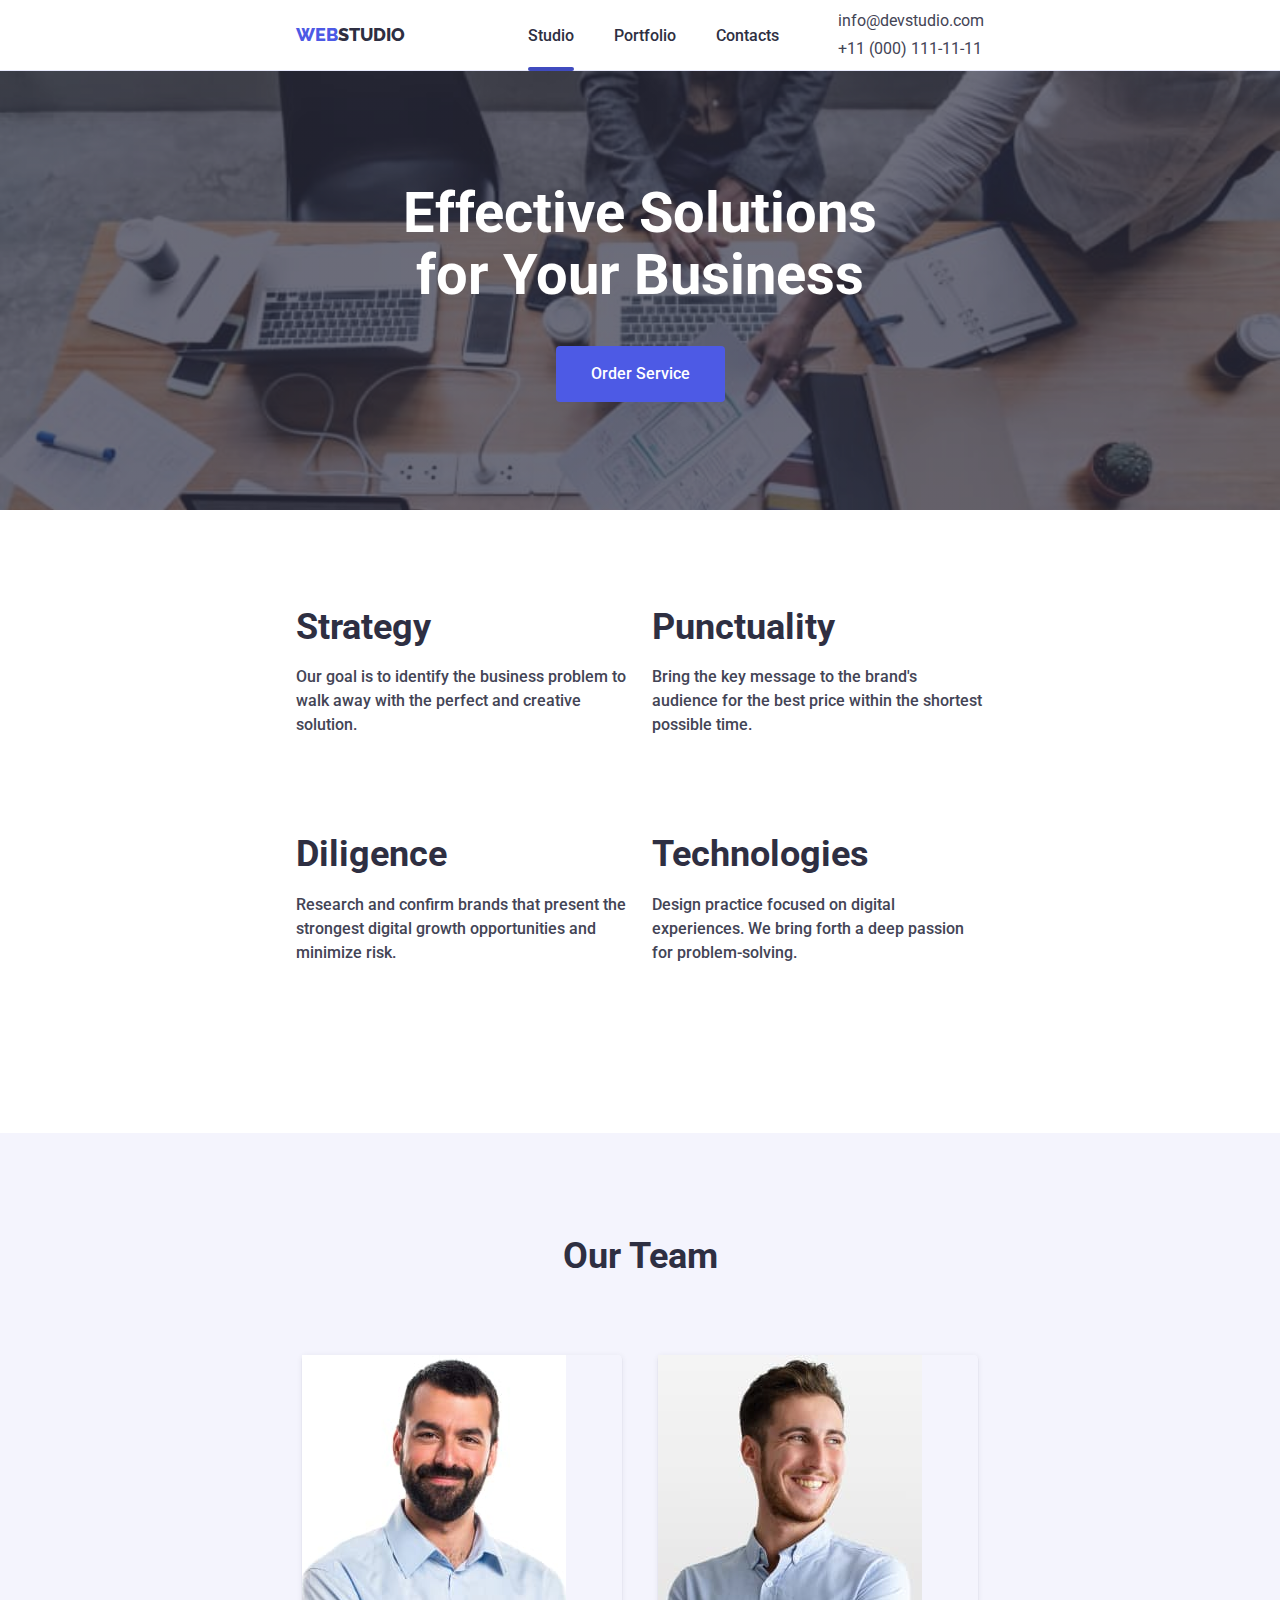
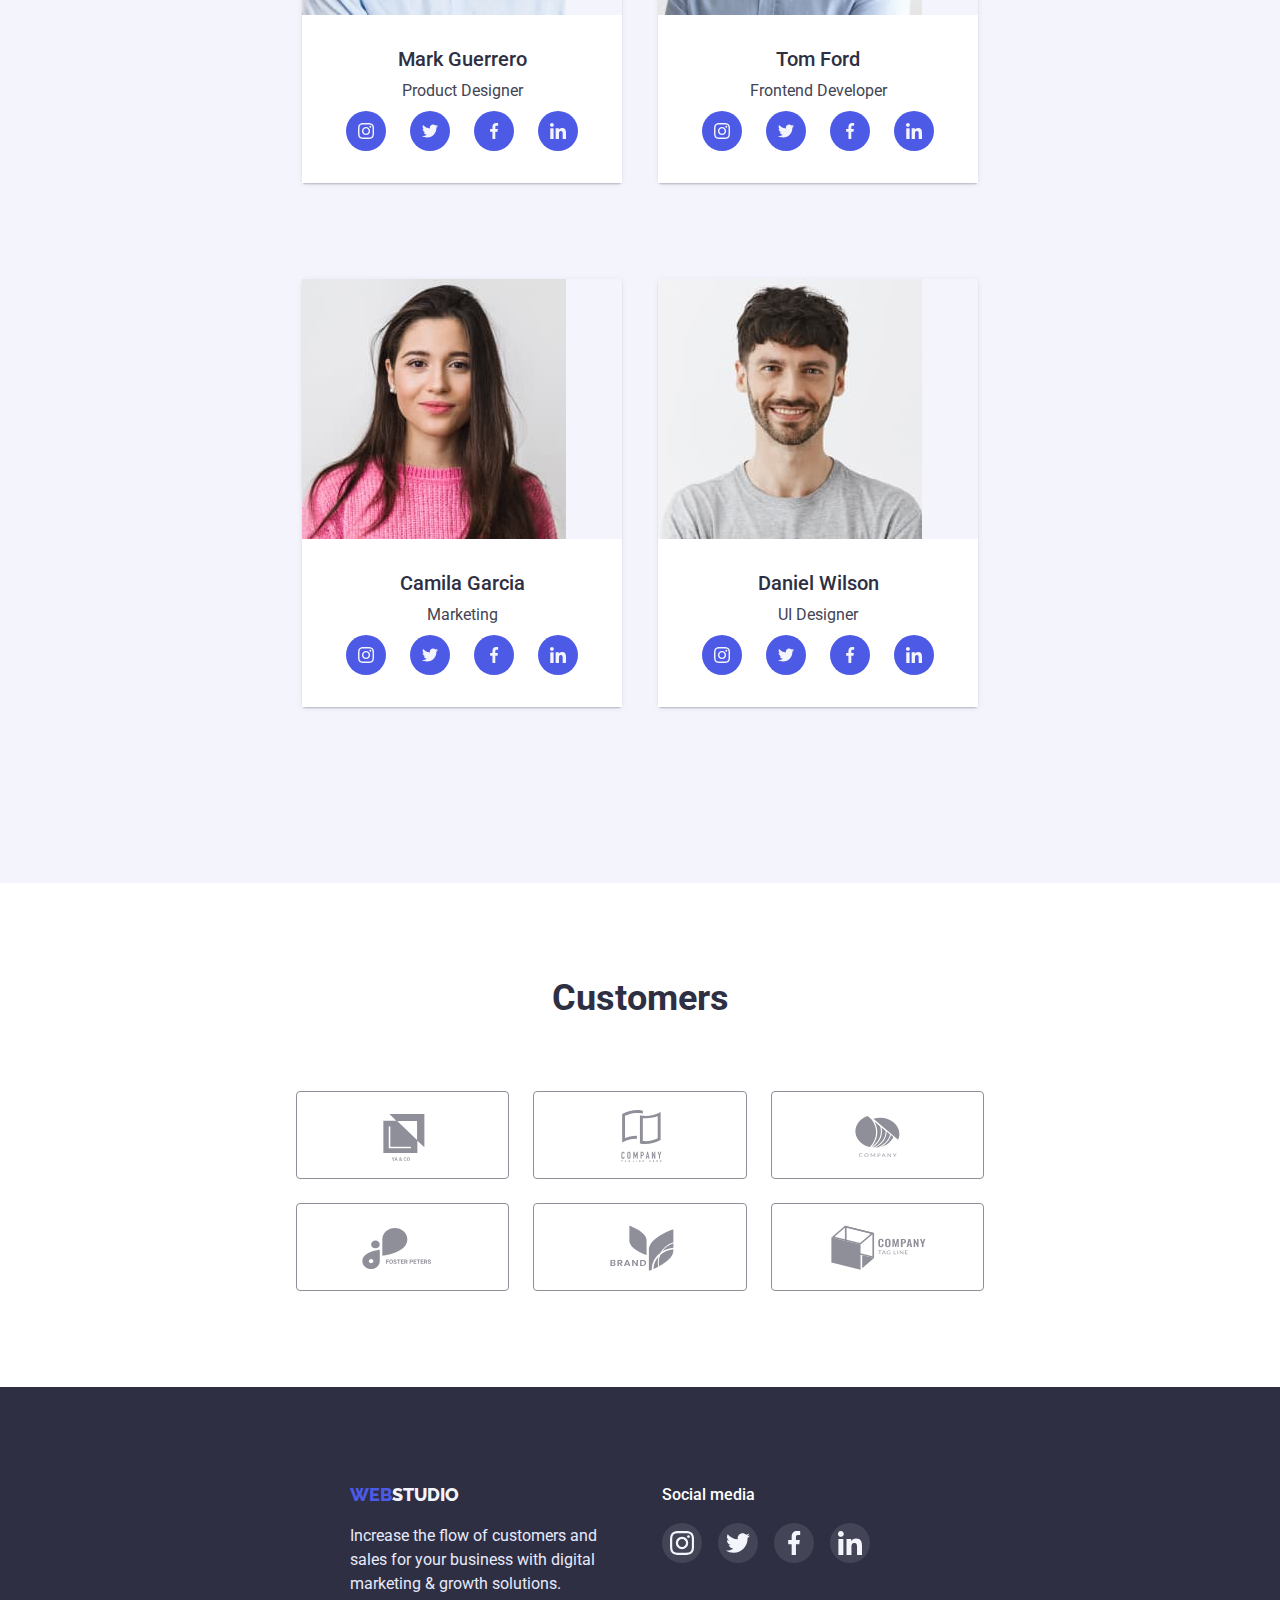
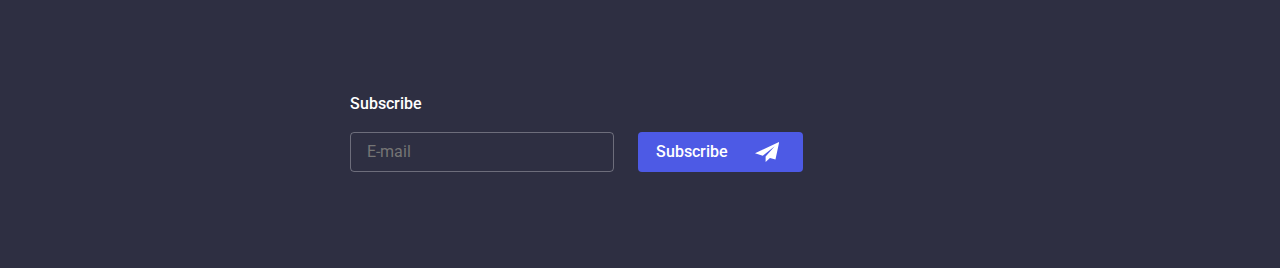
==== index.html @ 53d759ec "1" ====
<!DOCTYPE html>
<html lang="en">
  <head>
    <meta charset="UTF-8" />
    <meta http-equiv="X-UA-Compatible" content="IE=edge" />
    <meta name="viewport" content="width=device-width, initial-scale=1.0" />
    <title>WebStudio</title>
    <!-- fonts -->
    <link rel="preconnect" href="https://fonts.googleapis.com" />
    <link rel="preconnect" href="https://fonts.gstatic.com" crossorigin />
    <link
      href="https://fonts.googleapis.com/css2?family=Raleway:wght@800&family=Roboto:wght@400;500;700;900&display=swap"
      rel="stylesheet"
    />
    <!--styles-->
    <link
      rel="stylesheet"
      href="https://cdn.jsdelivr.net/npm/modern-normalize@1.1.0/modern-normalize.min.css"
    />
    <link rel="stylesheet" href="./css/styles.css" />
  </head>
  <body>
    <header class="header">
      <div class="conteiner page-header-conteiner">
        <nav class="header-navigation">
          <a class="logo link" href="./index.html"
            ><span class="logo-Web">Web</span>Studio</a
          >
          <ul class="header-list list nav-conteiner">
            <li class="header-item link-studio">
              <a class="header-link link" href="./index.html">Studio</a>
            </li>
            <li class="header-item">
              <a class="header-link link" href="./portfolio.html">Portfolio</a>
            </li>
            <li class="header-item">
              <a class="header-link link" href="#">Contacts</a>
            </li>
          </ul>
        </nav>
        <address class="address">
          <ul class="address-list list">
            <li class="address-item">
              <a class="link address-link" href="mailto:info@devstudio.com"
                >info@devstudio.com</a
              >
            </li>
            <li class="address-item">
              <a class="link address-link" href="tel:+110001111111"
                >+11 (000) 111-11-11</a
              >
            </li>
          </ul>
        </address>
        <button class="menu-open-buttton" type="button" data-menu-open>
          0
        </button>
      </div>
      <div class="mobile-menu is-hidden" data-menu>
        <div class="conteiner mobile-menu-conteiner">
          <div>
            <button class="mobile-menu-close-btn" data-menu-close>
              <svg class="mobile-close-btn-icon">
                <use href="./images/sprite.svg#icon-cross"></use>
              </svg>
            </button>
            <nav>
              <ul class="mob-menu-list list">
                <li class="mob-menu-item select">
                  <a class="mob-menu-link link" href="./index.html">Studio</a>
                </li>
                <li class="mob-menu-item">
                  <a class="mob-menu-link link" href="./portfolio.html"
                    >Portfolio</a
                  >
                </li>
                <li class="mob-menu-item">
                  <a class="mob-menu-link link" href="#">Contacts</a>
                </li>
              </ul>
            </nav>
          </div>
          <div>
            <ul class="mob-menu-address-list list">
              <li class="mob-menu-tel-item">
                <a
                  class="mob-menu-tel-address-link link"
                  href="tel:+110001111111"
                  >+11 (000) 111-11-11</a
                >
              </li>
              <li class="mob-menu-mail-item">
                <a
                  class="mob-menu-mail-link link"
                  href="mailto:info@devstudio.com"
                  >info@devstudio.com</a
                >
              </li>
              <li>
                <ul class="mobile-menu-footer-list list">
                  <li class="mobile-menu-footer-item link">
                    <a class="mobile-menu-footer-list-link" href="#">
                      <svg class="mobile-menu-footer-icon">
                        <use href="./images/sprite.svg#icon-instagram"></use>
                      </svg>
                    </a>
                  </li>
                  <li class="mobile-menu-footer-item link">
                    <a class="mobile-menu-footer-list-link" href="#">
                      <svg class="mobile-menu-footer-icon">
                        <use href="./images/sprite.svg#icon-twitter"></use>
                      </svg>
                    </a>
                  </li>
                  <li class="mobile-menu-footer-item link">
                    <a class="mobile-menu-footer-list-link" href="#">
                      <svg class="mobile-menu-footer-icon">
                        <use href="./images/sprite.svg#icon-facebook"></use>
                      </svg>
                    </a>
                  </li>
                  <li class="mobile-menu-footer-item link">
                    <a class="mobile-menu-footer-list-link" href="#">
                      <svg class="mobile-menu-footer-icon">
                        <use href="./images/sprite.svg#icon-linkedin"></use>
                      </svg>
                    </a>
                  </li>
                </ul>
              </li>
            </ul>
          </div>
        </div>
      </div>
    </header>
    <main>
      <section class="hero hero-img">
        <div class="conteiner hero-div">
          <h1 class="hero-title">Effective Solutions for Your Business</h1>
          <button class="button-hero" type="button" data-modal-open>
            Order Service
          </button>
        </div>
      </section>
      <section class="features">
        <div class="conteiner">
          <h2 class="visually-hidden">features</h2>
          <ul class="features-list list">
            <li class="features-item">
              <div class="features-item-icon">
                <svg class="features-icon">
                  <use href="./images/sprite.svg#icon-strategy"></use>
                </svg>
              </div>
              <h3 class="text-features-title">Strategy</h3>
              <p class="text-features-p">
                Our goal is to identify the business problem to walk away with
                the perfect and creative solution.
              </p>
            </li>
            <li class="features-item">
              <div class="features-item-icon visually-hidden-features">
                <svg class="features-icon">
                  <use href="./images/sprite.svg#icon-punctuality"></use>
                </svg>
              </div>
              <h3 class="text-features-title">Punctuality</h3>
              <p class="text-features-p">
                Bring the key message to the brand's audience for the best price
                within the shortest possible time.
              </p>
            </li>
            <li class="features-item">
              <div class="features-item-icon visually-hidden-features">
                <svg class="features-icon">
                  <use href="./images/sprite.svg#icon-diligence"></use>
                </svg>
              </div>
              <h3 class="text-features-title">Diligence</h3>
              <p class="text-features-p">
                Research and confirm brands that present the strongest digital
                growth opportunities and minimize risk.
              </p>
            </li>
            <li class="features-item">
              <div class="features-item-icon visually-hidden-features">
                <svg class="features-icon">
                  <use href="./images/sprite.svg#icon-technologies"></use>
                </svg>
              </div>
              <h3 class="text-features-title">Technologies</h3>
              <p class="text-features-p">
                Design practice focused on digital experiences. We bring forth a
                deep passion for problem-solving.
              </p>
            </li>
          </ul>
        </div>
      </section>
      <section class="what-are">
        <div class="conteiner">
          <h2 class="text-what-are">What are we doing</h2>
          <ul class="what-are-list list">
            <li class="what-are-item">
              <img
                src="./images/desktop-software.jpg"
                alt="desktop_software"
                width="360"
                height="300"
              />
            </li>
            <li class="what-are-item">
              <img
                src="./images/smartphone-software.jpg"
                alt="smartphone software"
                width="360"
                height="300"
              />
            </li>
            <li class="what-are-item">
              <img
                src="./images/smartphon-in-hand.jpg"
                alt="smartphone in hand"
                width="360"
                height="300"
              />
            </li>
          </ul>
        </div>
      </section>
      <section class="section-our-team">
        <div class="conteiner">
          <h2 class="text-our-team">Our Team</h2>

          <ul class="our-team-list list">
            <li class="our-team-item">
              <img
                srcset="./images/Mark-Guerrero@2x.jpg 2x"
                src="./images/Mark-Guerrero.jpg"
                alt="Mark Guerrero"
                width="264"
                height="260"
              />
              <div class="our-team-text">
                <h3 class="our-team-title">Mark Guerrero</h3>
                <p class="our-team-p">Product Designer</p>
                <ul class="our-team-footer-list list">
                  <li class="our-team-footer-item link">
                    <a class="our-team-footer-list-link" href="#">
                      <svg class="our-team-footer-icon">
                        <use href="./images/sprite.svg#icon-instagram"></use>
                      </svg>
                    </a>
                  </li>
                  <li class="our-team-footer-item link">
                    <a class="our-team-footer-list-link" href="#">
                      <svg class="our-team-footer-icon">
                        <use href="./images/sprite.svg#icon-twitter"></use>
                      </svg>
                    </a>
                  </li>
                  <li class="our-team-footer-item link">
                    <a class="our-team-footer-list-link" href="#">
                      <svg class="our-team-footer-icon">
                        <use href="./images/sprite.svg#icon-facebook"></use>
                      </svg>
                    </a>
                  </li>
                  <li class="our-team-footer-item link">
                    <a class="our-team-footer-list-link" href="#">
                      <svg class="our-team-footer-icon">
                        <use href="./images/sprite.svg#icon-linkedin"></use>
                      </svg>
                    </a>
                  </li>
                </ul>
              </div>
            </li>
            <li class="our-team-item">
              <img
                src="./images/Tom-Ford.jpg"
                alt="Frontend Developer"
                width="264"
                height="260"
              />
              <div class="our-team-text">
                <h3 class="our-team-title">Tom Ford</h3>
                <p class="our-team-p">Frontend Developer</p>
                <ul class="our-team-footer-list list">
                  <li class="our-team-footer-item link">
                    <a class="our-team-footer-list-link" href="#">
                      <svg class="our-team-footer-icon">
                        <use href="./images/sprite.svg#icon-instagram"></use>
                      </svg>
                    </a>
                  </li>
                  <li class="our-team-footer-item link">
                    <a class="our-team-footer-list-link" href="#">
                      <svg class="our-team-footer-icon">
                        <use href="./images/sprite.svg#icon-twitter"></use>
                      </svg>
                    </a>
                  </li>
                  <li class="our-team-footer-item link">
                    <a class="our-team-footer-list-link" href="#">
                      <svg class="our-team-footer-icon">
                        <use href="./images/sprite.svg#icon-facebook"></use>
                      </svg>
                    </a>
                  </li>
                  <li class="our-team-footer-item link">
                    <a class="our-team-footer-list-link" href="#">
                      <svg class="our-team-footer-icon">
                        <use href="./images/sprite.svg#icon-linkedin"></use>
                      </svg>
                    </a>
                  </li>
                </ul>
              </div>
            </li>
            <li class="our-team-item">
              <img
                src="./images/Camila-Garcia.jpg"
                alt="Camila Garcia"
                width="264"
                height="260"
              />
              <div class="our-team-text">
                <h3 class="our-team-title">Camila Garcia</h3>
                <p class="our-team-p">Marketing</p>
                <ul class="our-team-footer-list list">
                  <li class="our-team-footer-item link">
                    <a class="our-team-footer-list-link" href="#">
                      <svg class="our-team-footer-icon">
                        <use href="./images/sprite.svg#icon-instagram"></use>
                      </svg>
                    </a>
                  </li>
                  <li class="our-team-footer-item link">
                    <a class="our-team-footer-list-link" href="#">
                      <svg class="our-team-footer-icon">
                        <use href="./images/sprite.svg#icon-twitter"></use>
                      </svg>
                    </a>
                  </li>
                  <li class="our-team-footer-item link">
                    <a class="our-team-footer-list-link" href="#">
                      <svg class="our-team-footer-icon">
                        <use href="./images/sprite.svg#icon-facebook"></use>
                      </svg>
                    </a>
                  </li>
                  <li class="our-team-footer-item link">
                    <a class="our-team-footer-list-link" href="#">
                      <svg class="our-team-footer-icon">
                        <use href="./images/sprite.svg#icon-linkedin"></use>
                      </svg>
                    </a>
                  </li>
                </ul>
              </div>
            </li>
            <li class="our-team-item">
              <img
                src="./images/Daniel-Wilson.jpg"
                alt="Daniel Wilson"
                width="264"
                height="260"
              />
              <div class="our-team-text">
                <h3 class="our-team-title">Daniel Wilson</h3>
                <p class="our-team-p">UI Designer</p>
                <ul class="our-team-footer-list list">
                  <li class="our-team-footer-item link">
                    <a class="our-team-footer-list-link" href="#">
                      <svg class="our-team-footer-icon">
                        <use href="./images/sprite.svg#icon-instagram"></use>
                      </svg>
                    </a>
                  </li>
                  <li class="our-team-footer-item link">
                    <a class="our-team-footer-list-link" href="#">
                      <svg class="our-team-footer-icon">
                        <use href="./images/sprite.svg#icon-twitter"></use>
                      </svg>
                    </a>
                  </li>
                  <li class="our-team-footer-item link">
                    <a class="our-team-footer-list-link" href="#">
                      <svg class="our-team-footer-icon">
                        <use href="./images/sprite.svg#icon-facebook"></use>
                      </svg>
                    </a>
                  </li>
                  <li class="our-team-footer-item link">
                    <a class="our-team-footer-list-link" href="#">
                      <svg class="our-team-footer-icon">
                        <use href="./images/sprite.svg#icon-linkedin"></use>
                      </svg>
                    </a>
                  </li>
                </ul>
              </div>
            </li>
          </ul>
        </div>
      </section>
      <section class="customers">
        <div class="conteiner">
          <h3 class="customers-title">Customers</h3>
          <ul class="coustomers-list list">
            <li class="coustomers-items link">
              <a class="coustomers-items-link" href="#">
                <svg class="coustomers-items-icon">
                  <use href="./images/sprite.svg#icon-yaco"></use>
                </svg>
              </a>
            </li>
            <li class="coustomers-items">
              <a class="coustomers-items-link" href="#">
                <svg class="coustomers-items-icon">
                  <use href="./images/sprite.svg#icon-company-tagline"></use>
                </svg>
              </a>
            </li>
            <li class="coustomers-items link">
              <a class="coustomers-items-link" href=""
                ><svg class="coustomers-items-icon">
                  <use href="./images/sprite.svg#icon-company"></use>
                </svg>
              </a>
            </li>
            <li class="coustomers-items link">
              <a class="coustomers-items-link" href=""
                ><svg class="coustomers-items-icon">
                  <use href="./images/sprite.svg#icon-foster"></use>
                </svg>
              </a>
            </li>
            <li class="coustomers-items link">
              <a class="coustomers-items-link" href="">
                <svg class="coustomers-items-icon">
                  <use href="./images/sprite.svg#icon-brend"></use>
                </svg>
              </a>
            </li>
            <li class="coustomers-items link">
              <a class="coustomers-items-link" href="">
                <svg class="coustomers-items-icon">
                  <use href="./images/sprite.svg#icon-company-tag"></use>
                </svg>
              </a>
            </li>
          </ul>
        </div>
      </section>
    </main>
    <footer class="footer">
      <div class="conteiner footer-div">
        <div>
          <div class="logo-web-footer">
            <a class="logo" href="./index.html"
              ><span class="logo-Web">Web</span
              ><span class="logo-footer-studio">Studio</span>
            </a>
          </div>

          <p class="footer-text">
            Increase the flow of customers and sales for your business with
            digital marketing & growth solutions.
          </p>
        </div>

        <div class="footer-text-social">
          <h3 class="text-footer-social">Social media</h3>
          <ul class="footer-social-list list">
            <li class="footer-social-link">
              <a class="footer-social-list-link" href="">
                <svg class="our-team-footer-icon-grean">
                  <use href="./images/sprite.svg#icon-instagram"></use>
                </svg>
              </a>
            </li>
            <li class="footer-social-link">
              <a class="footer-social-list-link" href="">
                <svg class="our-team-footer-icon-grean">
                  <use href="./images/sprite.svg#icon-twitter"></use>
                </svg>
              </a>
            </li>
            <li class="footer-social-link">
              <a class="footer-social-list-link" href="">
                <svg class="our-team-footer-icon-grean">
                  <use href="./images/sprite.svg#icon-facebook"></use>
                </svg>
              </a>
            </li>
            <li class="footer-social-link">
              <a class="footer-social-list-link" href="">
                <svg class="our-team-footer-icon-grean">
                  <use href="./images/sprite.svg#icon-linkedin"></use>
                </svg>
              </a>
            </li>
          </ul>
        </div>
        <div>
          <form class="footer-form">
            <p class="footer-form-title">Subscribe</p>
            <div class="footer-form-field-btn">
              <label class="footer-form-field">
                <input
                  type="email"
                  name="user-email"
                  class="footer-form-imput"
                  pattern="[a-z0-9._%+-]+@[a-z0-9.-]+\.[a-z]{2,4}$"
                  placeholder="E-mail"
                />
              </label>
              <span class="footer-form-input-wraper">
                <button type="submit" class="footer-form-submit">
                  Subscribe
                </button>
                <svg class="footer-form-input-icon">
                  <use href="./images/sprite.svg#icon-icon-send"></use>
                </svg>
              </span>
            </div>
          </form>
        </div>
      </div>
    </footer>
    <div class="backdrop is-hidden" data-modal>
      <div class="modal">
        <button type="button" class="modal-close-btn" data-modal-close>
          <svg class="modal-close-btn-icon">
            <use href="./images/sprite.svg#icon-cross"></use>
          </svg>
        </button>
        <form class="modal-form">
          <p class="modal-form-title">
            Leave your contacts and we will call you back
          </p>
          <label class="modal-form-field">
            <span class="modal-form-input-desc">Name</span>
            <span class="modal-form-input-wraper">
              <input
                type="text"
                name="user-name"
                class="modal-form-imput"
                required
                pattern="^[a-zA-ZР°-СЏРђ-РЇР‡С—С–Р†]+$"
                minlength="2"
              />
              <svg class="modal-form-input-icon">
                <use href="./images/sprite.svg#icon-person-black"></use>
              </svg>
            </span>
          </label>
          <label class="modal-form-field">
            <span class="modal-form-input-desc">Phone</span>
            <span class="modal-form-input-wraper">
              <input
                type="tel"
                name="user-phone"
                class="modal-form-imput"
                required
                pattern="[0-9]{3}-[0-9]{3}-[0-9]{2}-[0-9]{2}"
                title="xxx-xxx-xx-xx"
              />
              <svg class="modal-form-input-icon">
                <use href="./images/sprite.svg#icon-phone-black"></use>
              </svg>
            </span>
          </label>
          <label class="modal-form-field">
            <span class="modal-form-input-desc">Email</span>
            <span class="modal-form-input-wraper">
              <input
                type="email"
                name="user-email"
                class="modal-form-imput"
                pattern="[a-z0-9._%+-]+@[a-z0-9.-]+\.[a-z]{2,4}$"
              />
              <svg class="modal-form-input-icon">
                <use href="./images/sprite.svg#icon-email-black"></use>
              </svg>
            </span>
          </label>
          <label class="modal-form-field">
            <span class="modal-form-input-desc">Comment</span>
            <textarea
              name="user-message"
              class="modal-form-message"
              placeholder="Text input"
            ></textarea>
          </label>
          <input
            id="user-policy"
            type="checkbox"
            name="user-policy"
            class="modal-form-check visually-hidden"
          />
          <label for="user-policy" class="modal-form-check-desc">
            I accsept the terms and conditions of the&nbsp;
            <a href="">Privacy Policy</a>
          </label>
          <button type="submit" class="modal-form-submit">Send</button>
        </form>
      </div>
    </div>
    <script src="./js/modal.js"></script>
    <script src="./js/mobile-menu.js"></script>
  </body>
</html>
---- css/styles.css ----
:root {
  --color-primary: #2e2f42;
  --link-secondary: #434455;
  --link-hover: #404bbf;
  --background-calar-hero: #2e2f42;
  --color-text-hero: #ffffff;
  --color-text-footer: #e7e9fc;
  --background-color-btn-hero: #4d5ae5;
  --background-color-btn-hero-hover: #404bbf;
  --color-text-features-p: #434455;
  --background-color-primary: #ffffff;
  --background-color-our-team: #f4f4fd;
  --accent-active-color: #404bbf;
  --hover-effect: 250ms cubic-bezier(0.4, 0, 0.2, 1);
  --backround-gradient: linear-gradient(
    rgba(46, 47, 66, 0.7),
    rgba(46, 47, 66, 0.7)
  );
}

body {
  color: var(--color-primary);
  background-color: var(--background-color-primary);
  font-family: "Roboto", sans-serif;
  font-size: 16px;
  font-weight: 400;
  line-height: 1.5;
}
.visually-hidden {
  clip: rect(0 0 0 0);
  clip-path: inset(50%);
  height: 1px;
  overflow: hidden;
  position: absolute;
  white-space: nowrap;
  width: 1px;
}

h1,
h2,
h3,
h4,
p {
  margin-top: 0;
  margin-bottom: 0;
}
ul,
ol {
  margin-top: 0;
  margin-bottom: 0;
  padding-left: 0;
}

img {
  display: block;
}
button {
  cursor: pointer;
}
.conteiner {
  margin-left: auto;
  margin-right: auto;
  padding-left: 16px;
  padding-right: 16px;
}
@media screen and (min-width: 481px) {
  .conteiner {
    width: 428px;
    margin-left: auto;
    margin-right: auto;
  }
}

.list {
  list-style: none;
}

.link {
  text-decoration: none;
}
/* ================header============= */
.header {
  padding-top: 24px;
  padding-bottom: 24px;
  border-color: #e7e9fc;
  border-style: solid;
  border-width: 0 0 1px 0;
}
.page-header-conteiner {
  display: flex;
  align-items: center;
  padding-top: 0px;
  padding-bottom: 0px;
}
.logo {
  text-decoration: none;
  font-size: 18px;
  font-weight: 800;
  line-height: 1.3;
  font-family: "Raleway", sans-serif;
  color: #2e2f42;
  text-transform: uppercase;

  margin-left: 0px;
}
.logo-Web {
  color: #4d5ae5;
}
.nav-conteiner {
  display: none;
}
.address {
  display: none;
}

/* .header-navigation {
  display: flex;
  align-items: center;
}
.header-list {
  display: flex;
  align-items: center;
}
.header-link {
  display: flex;
  align-items: center;
  color: var(--color-primary);
  padding-top: 24px;
  padding-bottom: 24px;
  font-weight: 500;
  line-height: 1.5;
  font-style: normal;
  transition: color var(--hover-effect);
}
.header-item {
  position: relative;
}

.link-studio::after {
  position: absolute;
  top: 100%;
  left: 0;
  transform: translate(0, -3px);
  display: block;
  content: "";
  width: 100%;
  height: 4px;
  border-radius: 2px;
  background-color: #404bbf;
}
/* .underline::after {
  content: "";
  background-color: var(--action-color);
} */

/* .header-link:hover,
.header-link:focus {
  color: var(--link-hover);
}

.address {
  font-style: normal;
  margin-left: auto;
}
.address-list {
  display: flex;
  align-items: center;
}

.header-item:not(:last-child) {
  margin-right: 40px;
}
.address-link {
  color: var(--link-secondary);
  font-weight: inherit;
  transition: color var(--hover-effect);
}

.address-link:hover,
.address-link:focus {
  color: var(--link-hover);
}
.address-item:not(:last-child) {
  margin-right: 40px;
} */
/* ======================mobile-menu============ */
.mobile-menu {
  position: fixed;
  width: 100%;
  height: 100%;
  top: 0;
  left: 0;
  z-index: 500;
  background-color: #fff;
}
.mobile-menu-conteiner {
  position: relative;
  padding-top: 80px;
  padding-left: 40px;
  padding-bottom: 40px;
  padding-right: 40px;
}
.mobile-menu-close-btn {
  position: absolute;
  top: 40px;
  right: 40px;
  background-color: #e7e9fc;
  height: 24px;
  width: 24px;
  border-radius: 12px;
  border: none;
  padding: 0;
}
.mobile-close-btn-icon {
  height: 8px;
  width: 8px;
}
.mobile-menu.is-hidden {
  opacity: 0;
  visibility: hidden;
  pointer-events: none;
}
.menu-open-buttton {
  display: block;
  margin-left: auto;
}

.mob-menu-item:not(:last-child) {
  padding-bottom: 40px;
}
.mob-menu-link {
  /* display: flex;
  align-items: center; */
  color: var(--color-primary);
  font-size: 36px;
  font-weight: 700;
  line-height: 1.1;
  font-style: normal;
}
.mob-menu-item.select .mob-menu-link {
  color: #404bbf;
}
.mob-menu-tel-item {
  font-size: 36px;
  font-weight: 600;
  line-height: 1.1;
  color: #4d5ae5;
  margin-bottom: 40px;
  margin-top: 20px;
}
.mob-menu-mail-item {
  font-size: 20px;
  font-weight: 600;
  line-height: 1.2;
}
.mob-menu-mail-link {
  color: #434455;
}

.mobile-menu > .conteiner {
  height: 100%;
  display: flex;
  flex-direction: column;
  justify-content: space-between;
  overflow-y: auto;
}
/* ===============mobile-menu-footer============ */
.mobile-menu-footer-list {
  display: flex;
  align-items: center;
  gap: 56px;

  padding-top: 48px;
  padding-bottom: 40px;
}

.mobile-menu-footer-list-link {
  display: flex;
  justify-content: center;
  align-items: center;
  width: 40px;
  height: 40px;
  border-radius: 50%;
  background-color: #4d5ae5;
  transition: background-color var(--hover-effect);
}
.our-team-footer-list-link:hover,
.our-team-footer-list-link:focus {
  background-color: #404bbf;
}
.mobile-menu-footer-icon {
  width: 24px;
  height: 24px;
  fill: #f4f4fd;
}
/* ==================== main ================== */
/* ==================== hero ==================*/

.hero {
  background-image: var(--backround-gradient),
    url(../images/bg/mobail-dark-bg.jpg);
  background-size: cover;
  max-width: 100%;
  margin-left: auto;
  margin-right: auto;
  background-color: var(--background-calar-hero);
  padding-top: 112px;
  padding-bottom: 112px;
  text-align: center;
}
@media screen and (min-device-pixel-ratio: 2),
  screen and (min-resolution: 192dpi),
  screen and (min-resolution: 2dppx) {
  .hero {
    background-image: var(--backround-gradient),
      url("../images/bg/mobail-dark-bg@2x.jpg");
  }
}
.hero-title {
  font-weight: 700;
  font-size: 36px;
  line-height: 1.1;
  color: var(--color-text-hero);
  text-align: center;
  padding-bottom: 72px;
  max-width: 325px;
  margin-left: auto;
  margin-right: auto;
}

.button-hero {
  background-color: var(--background-color-btn-hero);
  color: var(--color-text-hero);
  line-height: 1.5;
  border: none;
  cursor: pointer;
  border-radius: 4px;
  font-weight: 500;
  font-size: 16px;
  line-height: 1.5;
  letter-spacing: 4%;

  min-width: 169px;
  min-height: 56px;
  padding-top: 16px;
  padding-bottom: 16px;
  /* margin-left: auto;
  margin-right: auto; */
  transition: background-color var(--hover-effect);
}

.button-hero:hover,
.button-hero:focus {
  background-color: var(--background-color-btn-hero-hover);
}
/* ======================features conteiner ================*/
.features-item-icon {
  display: none;
}

.features {
  padding-top: 96px;
  padding-bottom: 96px;
}
/* .features-list {
  display: flex;
  flex-wrap: wrap;
  gap: 24px;
} */
.features-item {
  flex-basis: 100%;
}
/* .features-item-icon {
  width: 264px;
  height: 112px;
  background-color: #f4f4fd;
  border-radius: 4px;
  display: flex;
  align-items: center;
  justify-content: center;
  margin-bottom: 8px;
}
.features-icon {
  height: 64px;
  width: 64px;
} */
.text-features-title {
  font-weight: 700;
  font-size: 36px;
  line-height: 1.2;
  color: var(--color-primary);
  margin-bottom: 8px;
  text-align: center;
}
.text-features-p {
  color: var(--color-text-features-p);
  width: 100%;
  margin-bottom: 72px;
  font-weight: 500;
}

/* ======================text-what-are ================*/
.what-are {
  display: none;
}
/* .text-what-are,
.text-our-team {
  font-weight: 700;
  font-size: 36px;
  line-height: 1.1;
  margin-bottom: 72px;
  text-align: center;
}
.what-are-list {
  display: flex;
  flex-wrap: wrap;
  gap: 24px;
}
.what-are-item {
  width: 100%;
  flex-basis: calc((100% - 48px) / 3);
} */
/* ==================Our-Team============= */
.section-our-team {
  background-color: var(--background-color-our-team);
  padding: 96px 0 120px 0;
}
.text-our-team {
  text-align: center;
  padding-bottom: 72px;
  font-size: 36px;
}
.our-team-list {
  display: flex;
  flex-wrap: wrap;
  /* gap: 24px; */
}

.our-team-item {
  /* flex-basis: calc((100% - 72px) / 4); */
  border-radius: 4px;
  box-shadow: 0px 2px 1px 0px rgba(46, 47, 66, 0.08),
    0px 1px 1px 0px rgba(46, 47, 66, 0.16),
    0px 1px 6px 0px rgba(46, 47, 66, 0.08);
  margin: 0 auto;
  margin-bottom: 72px;
}

.our-team-title {
  font-weight: 500;
  font-size: 20px;
  line-height: 1.2;
  text-align: center;
  padding-top: 32px;
}

.our-team-p {
  color: var(--color-text-features-p);
  text-align: center;
  margin-top: 8px;
  padding-bottom: 8px;
}
.our-team-text {
  width: inherit;
  background-color: #fff;
}
/* ===============our-team-footer============ */
.our-team-footer-list {
  display: flex;
  align-items: center;
  gap: 24px;
  justify-content: center;
  padding-bottom: 32px;
}

.our-team-footer-list-link {
  display: flex;
  justify-content: center;
  align-items: center;
  width: 40px;
  height: 40px;
  border-radius: 50%;
  background-color: #4d5ae5;
  transition: background-color var(--hover-effect);
}
.our-team-footer-list-link:hover,
.our-team-footer-list-link:focus {
  background-color: #404bbf;
}
.our-team-footer-icon {
  width: 16px;
  height: 16px;
  fill: #f4f4fd;
}
/* .our-team-footer-icon:focus,
.our-team-footer-icon:hover {
  background-color: #31d0aa;
} */
/* =============Customers============ */
.customers {
  padding-top: 96px;
  padding-bottom: 96px;
}
.customers-title {
  font-weight: 700;
  font-size: 36px;
  line-height: 1.11;
  text-align: center;
  margin-bottom: 72px;
}

.coustomers-list {
  display: flex;
  align-items: center;
  flex-wrap: wrap;
  gap: 16px;
}
.coustomers-items {
  flex-basis: calc((100% - 1 * 16px) / 2);
  height: 88px;
  border-style: solid;
  border-width: 1px;
  border-color: #8e8f99;
  border-radius: 4px;
  display: flex;
  justify-content: center;
  align-items: center;
  transition: border-color var(--hover-effect);
}

.coustomers-items-link {
  width: 100%;
  height: 100%;
  display: flex;
  justify-content: center;
  align-items: center;
}
.coustomers-items-icon {
  width: 104px;
  height: 56px;
  fill: #8e8f99;
  transition: fill var(--hover-effect);
}

.coustomers-items:is(:hover, :focus) .coustomers-items-icon {
  fill: var(--accent-active-color);
}
.coustomers-items:is(:hover, :focus) {
  border-color: var(--accent-active-color);
}

/* .coustomers-items-icon:is(:hover, :focus) {
  fill: #404bbf;
} */
/* .coustomers-items:is(:hover, :focus) .coustomers-items-icon {
  fill: #404bbf;
 } */

/* ====================footer========================= */
.footer {
  background-color: var(--background-calar-hero);
  padding-top: 96px;
  padding-bottom: 96px;
}
.logo-web-footer {
  /* display: flex; */
  margin-bottom: 16px;
  text-align: center;
}
.text-social {
  margin-left: 269px;
}
.logo-footer-studio {
  color: #f4f4fd;
}
.footer-text {
  color: var(--color-text-footer);
  margin-top: 16px;
  margin: 0 auto;
  width: 264px;
  margin-bottom: 72px;
}
/* .footer-div {
  display: flex;
} */
/* .footer-text-social {
  font-size: 16px;
} */
.text-footer-social {
  font-weight: 500;
  font-size: 16px;
  line-height: 1.5;
  color: #fff;
  text-align: center;
}
.footer-social-list {
  display: flex;
  gap: 16px;
  justify-content: center;
  margin-top: 16px;
}

.footer-social-list-link {
  display: flex;
  justify-content: center;
  align-items: center;
  width: 40px;
  height: 40px;
  border-radius: 50%;
  background-color: rgba(255, 255, 255, 0.1);
  transition: background-color var(--hover-effect);
}
.footer-social-list-link:hover,
.footer-social-list-link:focus {
  background-color: #31d0aa;
}
.our-team-footer-icon-grean {
  width: 24px;
  height: 24px;
  fill: #f4f4fd;
}
/* ==================modal-form-footer============== */
.footer-form {
  margin-left: 0px;
  padding-top: 72px;
}
.footer-form-title {
  color: #fff;
  font-weight: 500;
  font-size: 16px;
  line-height: 1.5;
  letter-spacing: 2%;
  margin-bottom: 16px;
  text-align: center;
}
.footer-form-field-btn {
  display: inline-block;
}
.footer-form-submit {
  background-color: var(--background-color-btn-hero);
  color: var(--color-text-hero);
  line-height: 1.5;
  border: none;
  cursor: pointer;
  border-radius: 4px;
  font-weight: 500;
  font-size: 16px;
  line-height: 1.5;
  letter-spacing: 4%;
  margin-top: 16px;
  text-align: center;
  width: 165px;
  height: 40px;
  padding-right: 64px;
  transition: background-color var(--hover-effect);
}
.footer-form-submit:hover,
.footer-form-submit:focus {
  background-color: var(--background-color-btn-hero-hover);
}
.footer-form-imput {
  width: 100%;
  height: 40px;
  border: 1px solid rgba(255, 255, 255, 0.3);
  background-color: inherit;
  border-radius: 4px;
  padding-left: 0px;
  color: #fff;
  font-size: 16px;
  line-height: 1.33;
  padding-left: 16px;
  font-weight: 400;
  transition: border-color var(--hover-effect);
}
.footer-form-imput:focus {
  outline: none;
  background-color: inherit;
  color: #ffffff;
  border-color: #4d5ae5;
}
.footer-form-input-wraper {
  position: relative;
}

.footer-form-input-icon {
  position: absolute;
  top: 50%;
  right: 24px;

  transform: translateY(-50%);
  fill: #fff;
  height: 24px;
  width: 24px;
}
/* ==================modal-window============= */
.backdrop {
  position: fixed;
  z-index: 100;
  top: 0;
  left: 0;
  width: 100%;
  height: 100%;
  background-color: rgba(46, 47, 66, 0.4);

  transition: opacity 250ms var(--hover-effect),
    visibility 250ms var(--hover-effect);
}
.backdrop.is-hidden {
  opacity: 0;
  visibility: hidden;
  pointer-events: none;
}
.modal {
  position: absolute;
  padding: 72px 24px 24px 24px;

  top: 50%;
  left: 50%;
  transform: translate(-50%, -50%);
  width: 408px;
  height: 584px;
  background-color: #fff;
  border-radius: 4px;
  box-shadow: 0px 2px 1px rgba(0, 0, 0, 0.2), 0px 1px 3px rgba(0, 0, 0, 0.12),
    0px 1px 1px rgba(0, 0, 0, 0.14);
}
.modal-close-btn {
  position: absolute;
  top: 24px;
  right: 24px;
  display: flex;
  justify-content: center;
  align-items: center;
  width: 24px;
  height: 24px;
  border-radius: 50%;
  background-color: #e7e9fc;
  border: 1px solid rgba(0, 0, 0, 0.1);
  padding: 0;
  transition: background-color var(--hover-effect);
}
.modal-close-btn-icon {
  width: 8px;
  height: 8px;
  transition: fill var(--hover-effect);
}
.modal-close-btn:hover,
.modal-close-btn:focus {
  background-color: #404bbf;
}
.modal-close-btn:hover .modal-close-btn-icon,
.modal-close-btn:focus .modal-close-btn-icon {
  fill: #fff;
}
/* ==================modal-form============== */
.modal-form {
  display: flex;
  flex-direction: column;
}

.modal-form-title {
  font-weight: 500px;
  font-size: 16px;
  line-height: 1.5;
  letter-spacing: 2%;
  margin-bottom: 14px;
  color: #000000;
}
.modal-form-field {
  margin-bottom: 0px;
}
.modal-form-input-wraper {
  position: relative;
  display: block;
  margin-bottom: 8px;
}
.modal-form-input-icon {
  position: absolute;
  top: 50%;
  left: 16px;
  transform: translate(0, -50%);
  height: 18px;
  width: 18px;
  fill: #2e2f42;
}
.modal-form-input-icon:hover {
  fill: #4d5ae5;
}
.modal-form-imput {
  width: 100%;
  height: 40px;
  border: 1px solid rgba(33, 33, 33, 0.2);
  border-radius: 4px;
  padding-left: 38px;
  color: #000000;
  font-size: 16px;
  line-height: 1.33;
  margin-bottom: 0px;
  font-weight: 400;

  transition: border-color var(--hover-effect), fill var(--hover-effect);
}
.modal-form-imput:focus {
  outline: none;
  border-color: #4d5ae5;
}

.modal-form-imput:focus + .modal-form-input-icon {
  fill: #4d5ae5;
}

.modal-form-input-desc {
  display: block;
  font-size: 12px;
  line-height: 1.33;
  margin-bottom: 4px;
  font-weight: 400;
  color: #8e8f99;
}
.modal-form-message {
  resize: none;
  width: 100%;
  height: 120px;
  padding: 8px 16px 8px 16px;
  border-radius: 4px;
  border: 1px solid rgba(33, 33, 33, 0.2);
  transition: border-color var(--hover-effect);
}
.modal-form-message:focus {
  outline: none;
  border-color: #4d5ae5;
}
.modal-form-check-desc {
  display: flex;
  align-items: center;
  font-size: 12px;
  font-weight: 400;
  line-height: 1.33;
  letter-spacing: 4%;
  color: #757575;
  margin-top: 8px;
  margin-bottom: 24px;
}

.modal-form-check-desc::before {
  display: block;
  border: 1.25px solid #2e2f42;
  border-radius: 2px;
  width: 16px;
  height: 16px;
  content: "";
  cursor: pointer;
  margin-right: 8px;
  transition: background-color var(--hover-effect), border var(--hover-effect),
    background-image var(--hover-effect);
}
.modal-form-check:checked + .modal-form-check-desc::before {
  background-color: #404bbf;
  border: none;
  outline: none;
  background-image: url(../images/Vector.svg);
  background-position: center;
  background-repeat: no-repeat;
}
.modal-form-check:focus + .modal-form-check-desc::before {
  outline: none;
  border: 2px solid #404bbf;
}
.modal-form-submit {
  background-color: var(--background-color-btn-hero);
  color: var(--color-text-hero);
  line-height: 1.5;
  border: none;
  cursor: pointer;
  border-radius: 4px;
  font-weight: 500;
  font-size: 16px;
  line-height: 1.5;
  letter-spacing: 4%;
  margin: auto;
  width: 169px;
  padding: 16px 32px;
  transition: background-color var(--hover-effect);
}
/*===================portfolio=========================*/
/*====================Кнопки=================*/

.portfolio {
  padding-top: 96px;
  padding-bottom: 120px;
}

.portfolio button {
  background-color: #f4f4fd;
  color: #4d5ae5;
  border-color: #e7e9fc;
  border-style: solid;
  border-width: 1px;
  border-radius: 4px;
  cursor: pointer;
  padding-top: 12px;
  padding-bottom: 12px;
  padding-left: 12px;
  padding-right: 12px;
  transition: color var(--hover-effect), background-color var(--hover-effect),
    box-shadow var(--hover-effect), border-color var(--hover-effect);
}
.portfolio button:hover,
.portfolio button:focus {
  background-color: #404bbf;
  color: #ffffff;
  box-shadow: 0px 2px 2px 0px rgba(0, 0, 0, 0.5);
  border-color: #404bbf;
}
.button-portfolio-list {
  display: flex;
  align-items: center;
  justify-content: center;
}
.button-portfolio-item:not(:last-child) {
  margin-right: 24px;
}

/* ======================portfolio elements=============== */

.flex-conteiner {
  display: flex;
  flex-wrap: wrap;
  row-gap: 48px;
  column-gap: 24px;
  margin-top: 72px;
}
.flex-element {
  flex-basis: calc((100% - 48px) / 3);
  box-shadow: 0px 1px 6px rgba(46, 47, 66, 0.08);
  transition: box-shadow var(--hover-effect);
}
.flex-element:hover,
.flex-element:focus {
  box-shadow: 0px 2px 1px rgba(46, 47, 66, 0.08),
    0px 2px 1px rgba(46, 47, 66, 0.16), 0px 1px 6px rgba(46, 47, 66, 0.08);
}

.portfolio-list-link-wrapper {
  display: block;
}
.portfolio-list-img-wrapper {
  position: relative;
  overflow: hidden;
}

.overley {
  position: absolute;
  left: 0;
  top: 0;
  width: 100%;
  height: 100%;
  overflow: auto;
  color: #f4f4fd;
  background-color: #4d5ae5;
  transform: translate(0, 100%);
  transition: transform var(--hover-effect);

  font-weight: 500;
  font-size: 20px;
  line-height: 1.2;

  padding-top: 40px;
  padding-left: 32px;
  padding-right: 32px;
}
.portfolio-list-link-wrapper:hover .overley,
.portfolio-list-link-wrapper:focus .overley {
  transform: translate(0, 0);
}

.flex-element-text {
  border-color: #e7e9fc;
  border-style: solid;
  border-width: 1px;
  border-top-width: 0;
  padding-bottom: 32px;
  padding-left: 16px;
  padding-top: 32px;
}
.text-features-title {
  padding-bottom: 8px;
}

@media screen and (min-width: 768px) {
  .conteiner {
    width: 720px;
  }
  .hero {
    background-image: var(--backround-gradient),
      url(../images/bg/tablete-dark-bg.jpg);
  }
  @media screen and (min-device-pixel-ratio: 2),
    screen and (min-resolution: 192dpi),
    screen and (min-resolution: 2dppx) {
    .hero {
      background-image: var(--backround-gradient),
        url("../images/bg/tablete-dark-bg@2x.jpg");
    }
  }
  .menu-open-buttton {
    display: none;
  }
  .header {
    padding-top: 0px;
    padding-bottom: 0px;
  }
  .header-navigation {
    display: flex;
    align-items: center;
  }
  .header-list {
    display: flex;
    align-items: center;
    padding-left: 123px;
  }
  .header-link {
    display: flex;
    align-items: center;
    color: var(--color-primary);
    padding-top: 24px;
    padding-bottom: 22px;
    font-weight: 500;
    line-height: 1.5;
    font-style: normal;
    transition: color var(--hover-effect);
  }
  .header-item {
    position: relative;
  }

  .link-studio::after {
    position: absolute;
    top: 100%;
    left: 0;
    transform: translate(0, -3px);
    display: block;
    content: "";
    width: 100%;
    height: 4px;
    border-radius: 2px;
    background-color: #404bbf;
  }
  .underline::after {
    content: "";
    background-color: var(--action-color);
  }

  .header-link:hover,
  .header-link:focus {
    color: var(--link-hover);
  }

  .address {
    font-style: normal;
    margin-left: auto;
    display: block;
    margin-left: auto;
  }
  /* .address-list {
    display: flex;
    align-items: center;
  } */

  .header-item:not(:last-child) {
    margin-right: 40px;
  }
  .address-link {
    color: var(--link-secondary);
    font-weight: inherit;
    transition: color var(--hover-effect);
    font-style: 12px;
  }
  .address-item:not(:last-child) {
    padding-bottom: 4px;
  }
  /* ==================== main ================== */
  /* ==================== hero ==================*/
  .hero {
    padding-top: 112px;
    padding-bottom: 108px;
  }
  .hero-title {
    font-size: 56px;
    padding-bottom: 40px;
    max-width: 497px;
  }
  /* ======================features conteiner ================*/
  .features-list {
    display: flex;
    flex-wrap: wrap;
    gap: 24px;
  }

  .features-item {
    flex-basis: calc((100% - 24px) / 2);
  }
  .text-features-title {
    text-align: left;
  }
  .text-features-p {
    margin-bottom: 72px;
  }
  /* ==================Our-Team============= */
  .section-our-team {
    padding: 96px 0 104px 0;
  }
  .our-team-list {
    display: flex;
    flex-wrap: wrap;
    gap: 24px;
  }
  .our-team-item {
    flex-basis: calc((100% - 48px) / 2);
  }
  /* =============Customers============ */
  .coustomers-list {
    gap: 24px;
  }
  .coustomers-items {
    flex-basis: calc((100% - 2 * 24px) / 3);
  }
  /* ====================footer========================= */
  .footer {
    background-color: var(--background-calar-hero);
    padding-top: 96px;
    padding-bottom: 96px;
    padding-left: 108px;
  }
  .logo-web-footer {
    /* display: flex; */
    text-align: left;
  }
  .footer-text {
    margin: 0 24px 0 0;
  }
  .footer-div {
    display: flex;
    flex-wrap: wrap;
    gap: 24px;
  }
  .text-footer-social {
    text-align: left;
  }
  .footer-form-title {
    text-align: left;
  }
  .footer-for {
    display: flex;
    flex-wrap: wrap;
    gap: 24px;
  }
  .footer-form-field-btn {
    display: flex;
    /* justify-content: center; */
    align-items: center;
  }
  .footer-form-submit {
    margin-top: 0;
  }
  .footer-form-imput {
    width: 264px;
    margin-right: 24px;
  }
}

@media screen and (min-width: 1440px) {
  .conteiner {
    width: 1440px;
  }
  .hero {
    background-image: var(--backround-gradient),
      url(../images/bg/desktop-dark-bg.jpg);
  }
  @media screen and (min-device-pixel-ratio: 2),
    screen and (min-resolution: 192dpi),
    screen and (min-resolution: 2dppx) {
    .hero {
      background-image: var(--backround-gradient),
        url("../images/bg/desktop-dark-bg@2x.jpg");
    }
  }
  .menu-open-buttton {
    display: none;
  }
  /* ================header============= */

  .logo {
    margin-right: 76px;
  }

  .header-list {
    display: flex;
    align-items: center;
  }
  .header-link {
    padding-bottom: 24px;
  }

  /* .underline::after {
  content: "";
  background-color: var(--action-color);
} */

  .header-link:hover,
  .header-link:focus {
    color: var(--link-hover);
  }

  .address {
    font-style: normal;
    margin-left: auto;
  }
  .address-list {
    display: flex;
    align-items: center;
  }

  .header-item:not(:last-child) {
    margin-right: 40px;
  }
  .address-link {
    color: var(--link-secondary);
    font-weight: inherit;
    transition: color var(--hover-effect);
  }

  .address-link:hover,
  .address-link:focus {
    color: var(--link-hover);
  }
  .address-item:not(:last-child) {
    margin-right: 40px;
  }
  /* ==================== main ================== */
  /* ==================== hero ==================*/

  .hero {
    max-width: 1440px;
    padding-top: 188px;
    padding-bottom: 188px;
  }

  .hero-title {
    font-size: 56px;
    line-height: 1.07;
    padding-bottom: 48px;
    max-width: 500px;
  }

  .button-hero {
    transition: background-color var(--hover-effect);
  }

  .button-hero:hover,
  .button-hero:focus {
    background-color: var(--background-color-btn-hero-hover);
  }
  /* ======================features conteiner ================*/
  .features {
    padding-top: 120px;
    padding-bottom: 120px;
  }
  .features-list {
    display: flex;
    flex-wrap: wrap;
    gap: 24px;
  }
  .features-item {
    flex-basis: calc((100% - 72px) / 4);
  }
  .features-item-icon {
    width: 264px;
    height: 112px;
    background-color: #f4f4fd;
    border-radius: 4px;
    display: flex;
    align-items: center;
    justify-content: center;
    margin-bottom: 8px;
  }
  .features-icon {
    height: 64px;
    width: 64px;
  }
  .text-features-title {
    font-weight: 500;
    font-size: 20px;
    line-height: 1.2;
    color: var(--color-primary);
    margin-bottom: 8px;
  }

  /* ======================text-what-are ================*/
  .what-are {
    display: block;
    padding-bottom: 120px;
  }
  .text-what-are,
  .text-our-team {
    font-weight: 700;
    font-size: 36px;
    line-height: 1.1;
    margin-bottom: 72px;
    text-align: center;
  }
  .what-are-list {
    display: flex;
    flex-wrap: wrap;
    gap: 24px;
  }
  .what-are-item {
    flex-basis: calc((100% - 48px) / 3);
  }
  /* ==================Our-Team============= */
  .our-team-list {
    display: flex;
    flex-wrap: wrap;
    gap: 24px;
  }

  .our-team-item {
    flex-basis: calc((100% - 72px) / 4);
    border-radius: 4px;
  }

  .our-team-title {
    font-weight: 500;
    font-size: 20px;
    line-height: 1.2;
    text-align: center;
    padding-top: 32px;
  }
  .section-our-team {
    background-color: var(--background-color-our-team);
    padding-top: 120px;
    padding-bottom: 120px;

    margin: 0 auto;
  }
  .our-team-p {
    padding-bottom: 8px;
  }
  /* ===============our-team-footer============ */
  /* =============Customers============ */
  .customers {
    padding-top: 130px;
    padding-bottom: 120px;
  }

  .coustomers-list {
    display: flex;
    align-items: center;
    gap: 24px;
  }
  .coustomers-items {
    flex-basis: calc((100% - 5 * 24px) / 6);
  }

  .coustomers-items:is(:hover, :focus) .coustomers-items-icon {
    fill: var(--accent-active-color);
  }
  .coustomers-items:is(:hover, :focus) {
    border-color: var(--accent-active-color);
  }

  /* ====================footer========================= */
  .footer {
    background-color: var(--background-calar-hero);
    padding-top: 100px;
    padding-bottom: 100px;
    padding-left: 156px;
  }
  .logo-web-footer {
    display: flex;
  }
  .text-social {
    margin-left: 0px;
  }
  .logo-footer-studio {
    color: #f4f4fd;
  }
  .footer-text {
    color: var(--color-text-footer);
    margin-top: 16px;

    width: 264px;
  }
  .footer-div {
    display: flex;
  }
  .footer-text-social {
    margin-left: 120px;
  }
  .text-footer-social {
    font-weight: 500;
    font-size: 16px;
    line-height: 1.5;
    color: #fff;
  }
  .footer-social-list {
    display: flex;
    gap: 16px;
    margin-top: 16px;
  }

  .footer-social-list-link {
    display: flex;
    justify-content: center;
    align-items: center;
    width: 40px;
    height: 40px;
    border-radius: 50%;
    background-color: rgba(255, 255, 255, 0.1);
    transition: background-color var(--hover-effect);
  }
  .footer-social-list-link:hover,
  .footer-social-list-link:focus {
    background-color: #31d0aa;
  }
  .our-team-footer-icon-grean {
    width: 24px;
    height: 24px;
    fill: #f4f4fd;
  }
  /* ==================modal-form-footer============== */
  .footer-form {
    margin-left: 80px;
    padding-top: 0;
  }
  .footer-form-title {
    color: #fff;
    font-weight: 500;
    font-size: 16px;
    line-height: 1.5;
    letter-spacing: 2%;
    margin-bottom: 16px;
  }
  .footer-form-submit {
    background-color: var(--background-color-btn-hero);
    color: var(--color-text-hero);
    line-height: 1.5;
    border: none;
    cursor: pointer;
    border-radius: 4px;
    font-weight: 500;
    font-size: 16px;
    line-height: 1.5;
    letter-spacing: 4%;
    margin-left: 15px;
    width: 165px;
    height: 40px;
    padding-right: 64px;
    transition: background-color var(--hover-effect);
  }
  .footer-form-submit:hover,
  .footer-form-submit:focus {
    background-color: var(--background-color-btn-hero-hover);
  }
  .footer-form-imput {
    width: 264px;
    height: 40px;
    border: 1px solid rgba(255, 255, 255, 0.3);
    background-color: inherit;
    border-radius: 4px;
    padding-left: 0px;
    color: #fff;
    font-size: 16px;
    line-height: 1.33;
    padding-left: 16px;
    font-weight: 400;
    transition: border-color var(--hover-effect);
  }
  .footer-form-imput:focus {
    outline: none;
    background-color: inherit;
    color: #ffffff;
    border-color: #4d5ae5;
  }
  .footer-form-input-wraper {
    position: relative;
  }
  .footer-form-input-icon {
    position: absolute;
    top: 50%;
    right: 24px;

    transform: translateY(-50%);
    fill: #fff;
    height: 24px;
    width: 24px;
  }
}
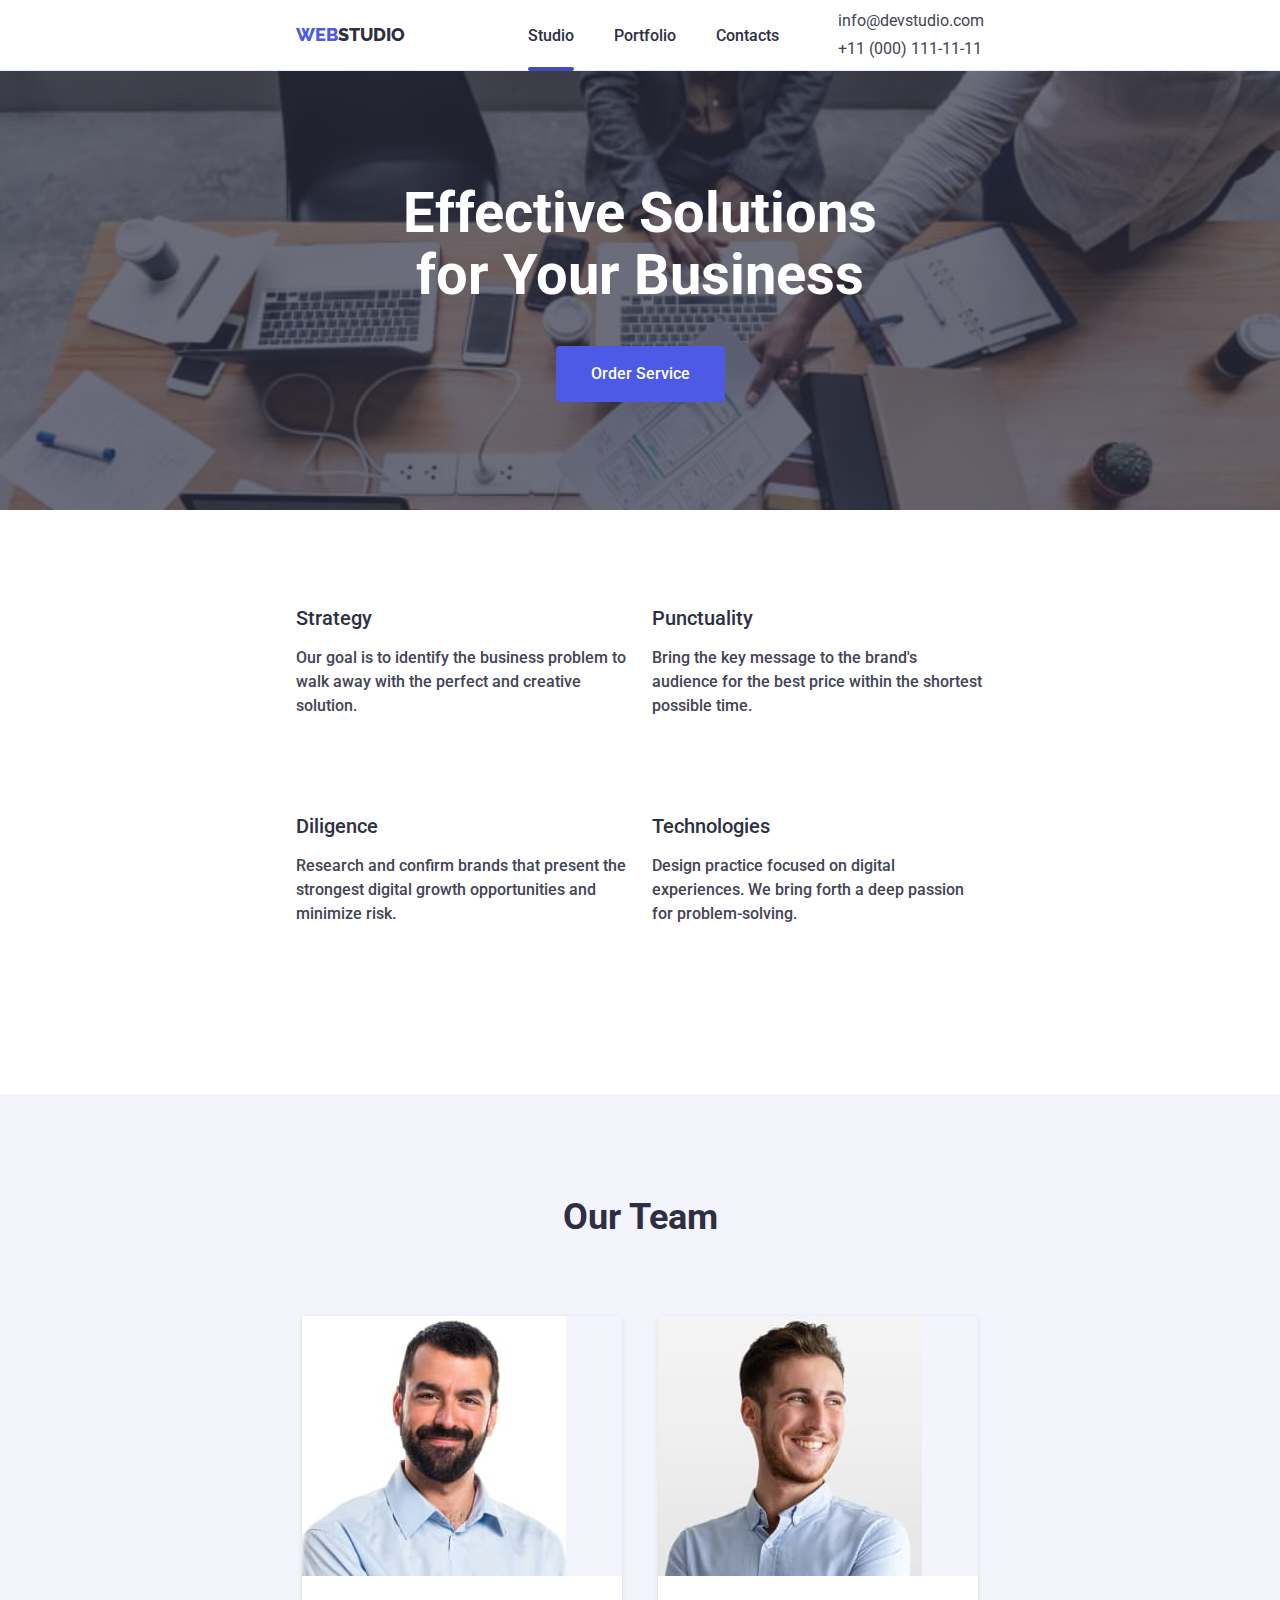
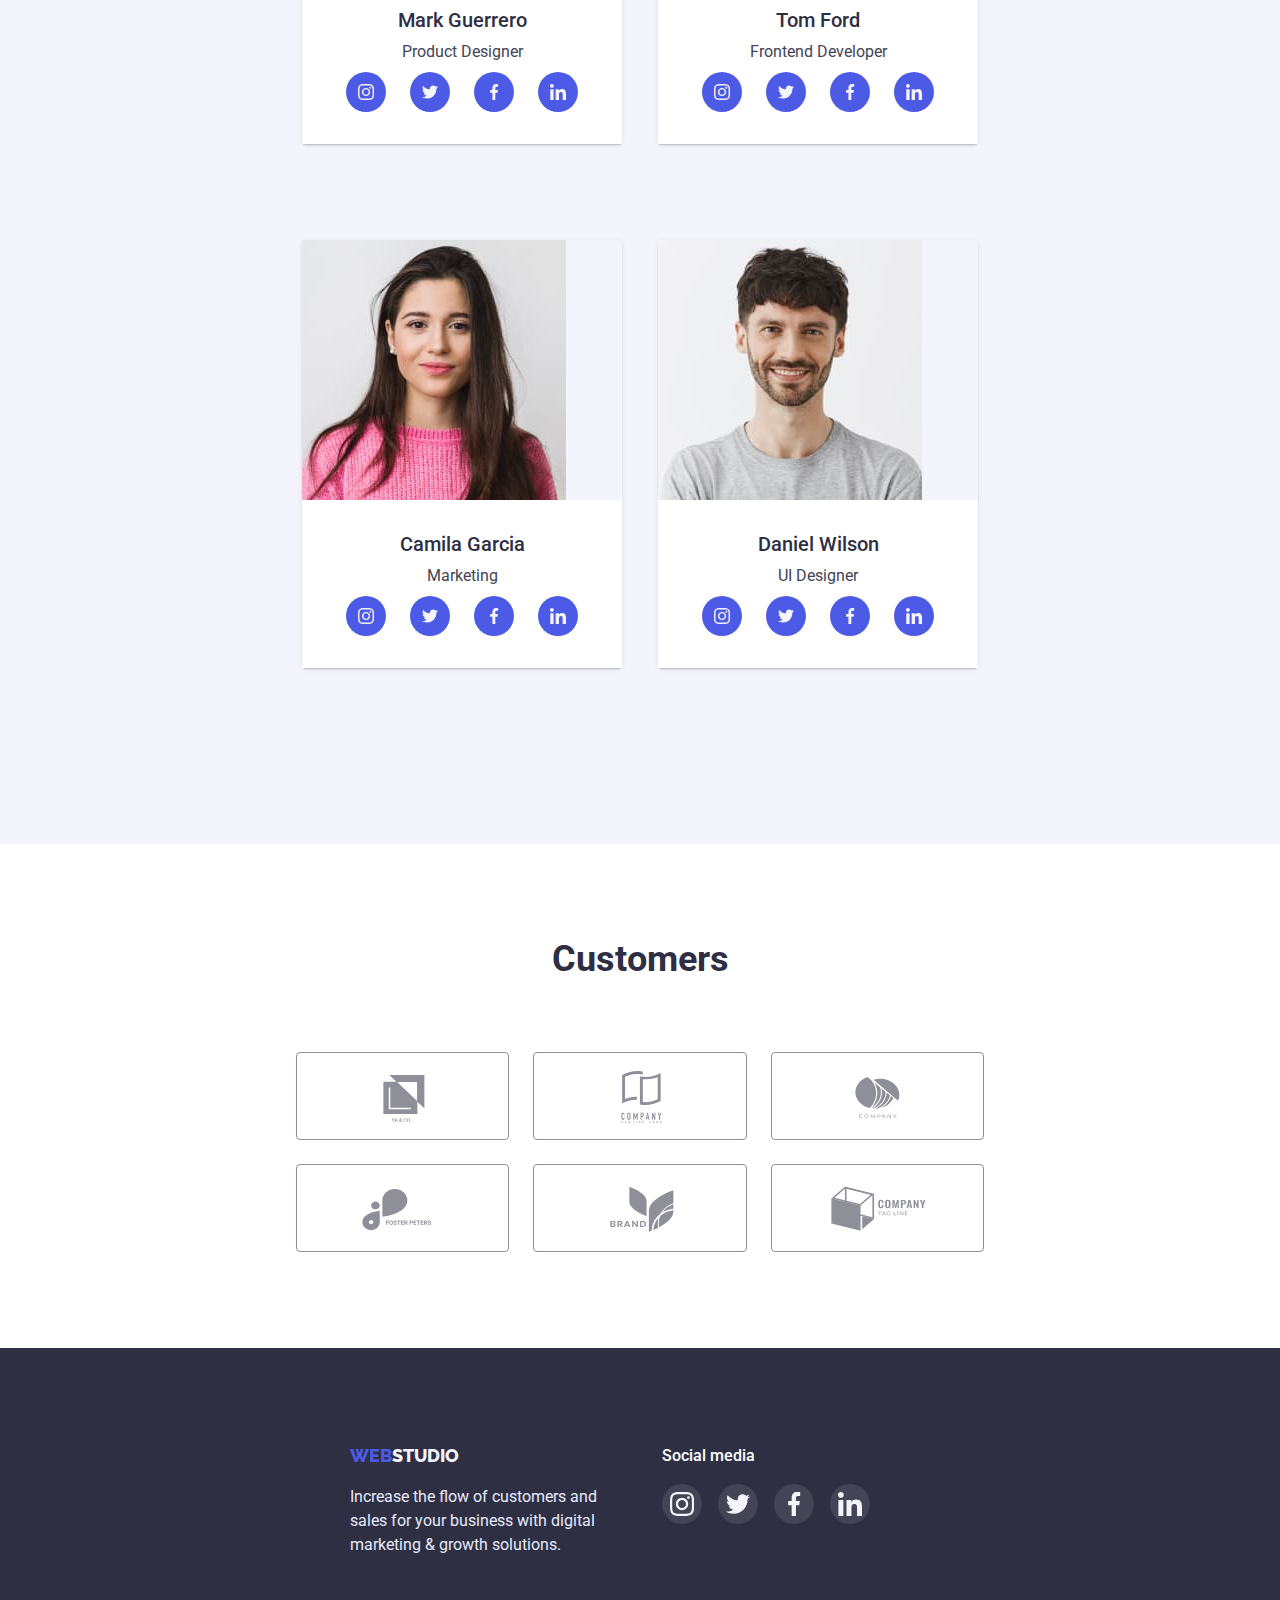
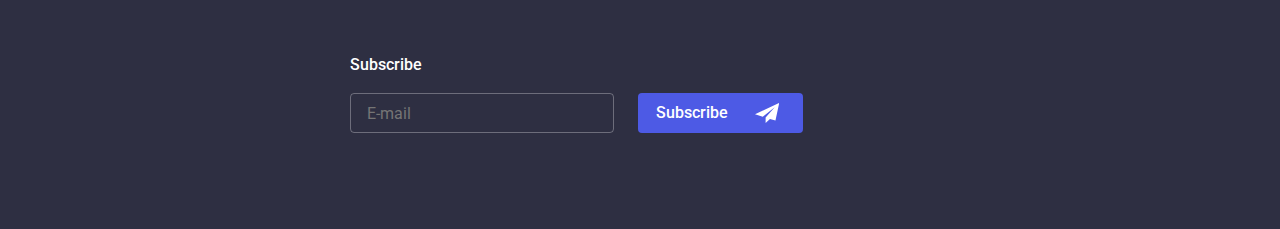
==== commit 379b74da: "2" ====
--- a/index.html
+++ b/index.html
@@ -278,6 +278,7 @@
             </li>
             <li class="our-team-item">
               <img
+                srcset="./images/Tom-Ford@2x.jpg 2x"
                 src="./images/Tom-Ford.jpg"
                 alt="Frontend Developer"
                 width="264"
@@ -320,6 +321,7 @@
             </li>
             <li class="our-team-item">
               <img
+                srcset="./images/Camila-Garcia@2x.jpg 2x"
                 src="./images/Camila-Garcia.jpg"
                 alt="Camila Garcia"
                 width="264"
@@ -362,6 +364,7 @@
             </li>
             <li class="our-team-item">
               <img
+                srcset="./images/Daniel-Wilson@2x.jpg 2x"
                 src="./images/Daniel-Wilson.jpg"
                 alt="Daniel Wilson"
                 width="264"
--- a/css/styles.css
+++ b/css/styles.css
@@ -634,7 +634,7 @@
   text-align: center;
 }
 .footer-form-field-btn {
-  display: inline-block;
+  justify-content: center;
 }
 .footer-form-submit {
   background-color: var(--background-color-btn-hero);
@@ -914,11 +914,18 @@
 }
 .button-portfolio-list {
   display: flex;
-  align-items: center;
-  justify-content: center;
+  flex-wrap: wrap;
+  max-width: 265px;
+  /* display: flex;
+  align-items: center;
+  justify-content: center; */
+}
+.portfolio {
+  padding-top: 48px;
 }
 .button-portfolio-item:not(:last-child) {
   margin-right: 24px;
+  margin-bottom: 16px;
 }
 
 /* ======================portfolio elements=============== */
@@ -928,10 +935,11 @@
   flex-wrap: wrap;
   row-gap: 48px;
   column-gap: 24px;
-  margin-top: 72px;
+  margin-top: 48px;
 }
 .flex-element {
-  flex-basis: calc((100% - 48px) / 3);
+  flex-basis: 100%;
+  /* flex-basis: calc((100% - 48px) / 3); */
   box-shadow: 0px 1px 6px rgba(46, 47, 66, 0.08);
   transition: box-shadow var(--hover-effect);
 }
@@ -982,9 +990,17 @@
   padding-bottom: 32px;
   padding-left: 16px;
   padding-top: 32px;
+  width: inherit;
 }
 .text-features-title {
   padding-bottom: 8px;
+  font-size: 20px;
+  font-weight: 500;
+  line-height: 1.2;
+  text-align: left;
+}
+.text-features-p {
+  color: #434455;
 }
 
 @media screen and (min-width: 768px) {
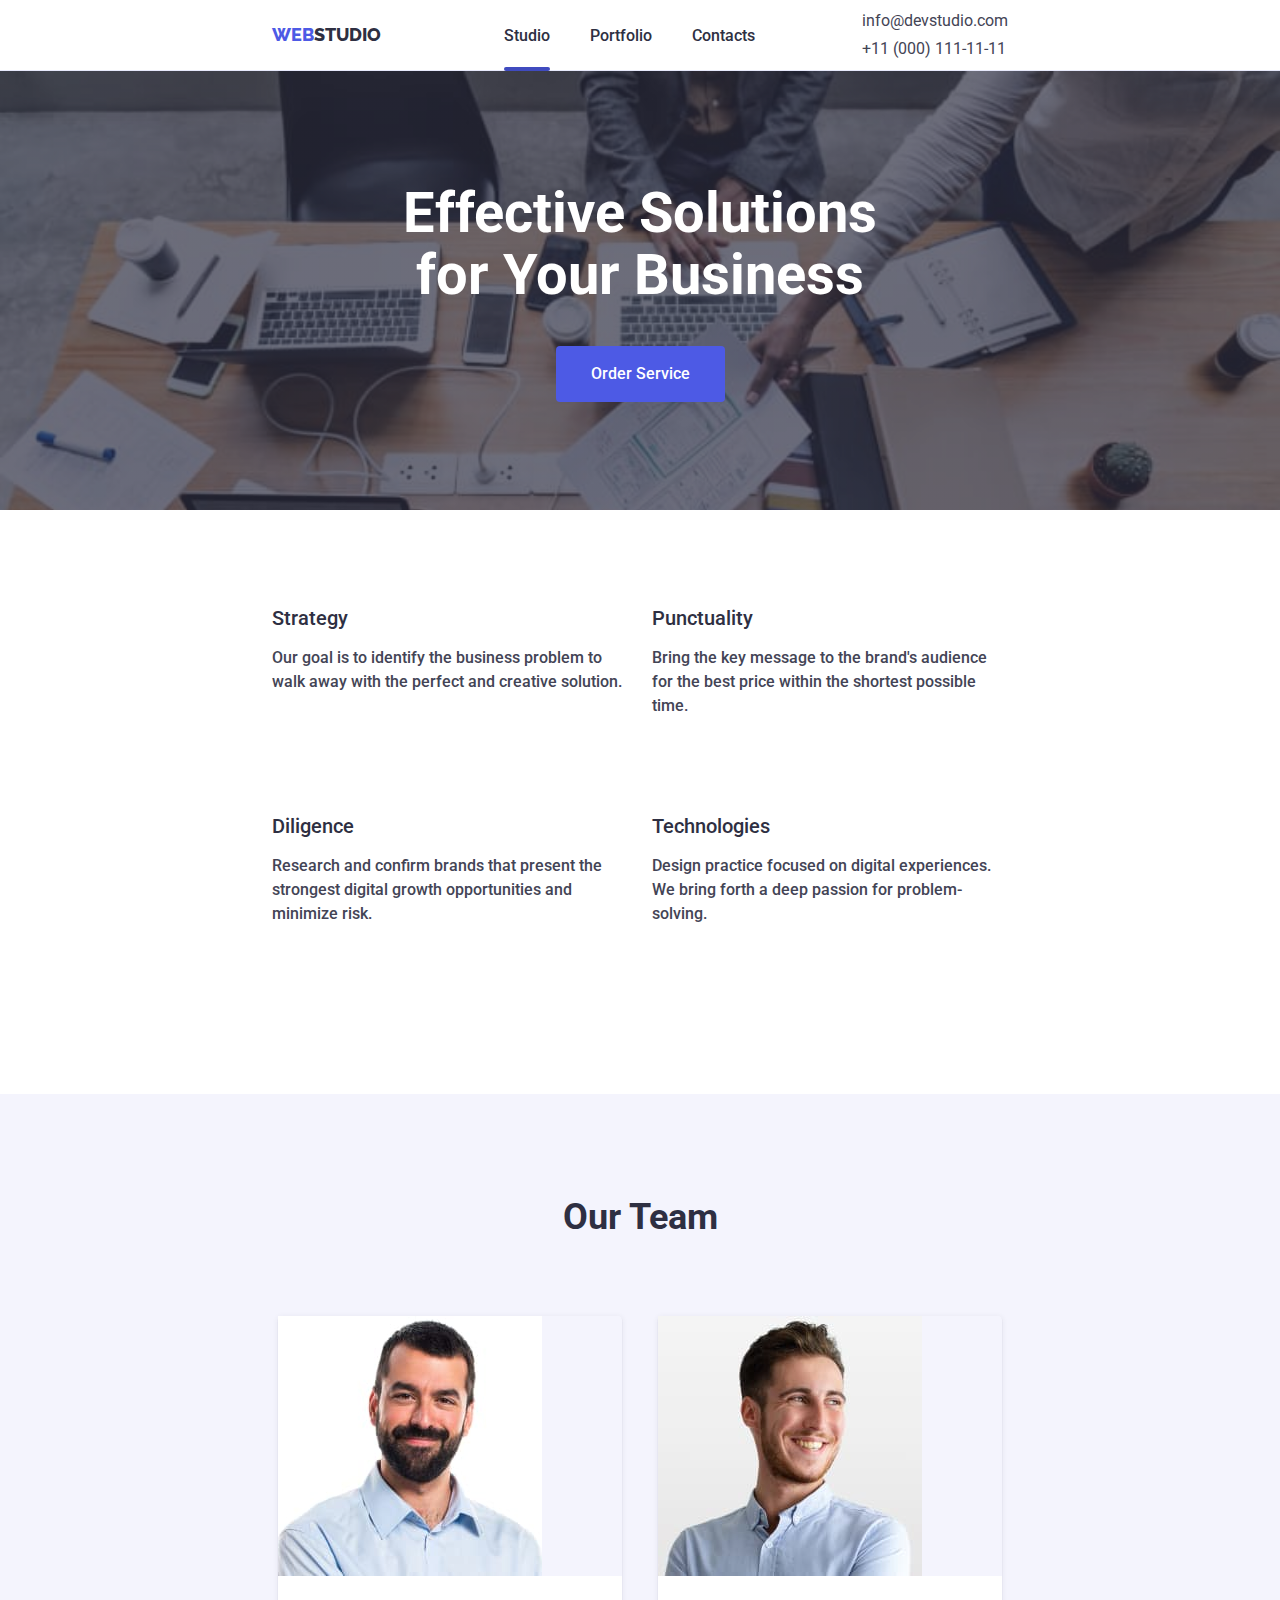
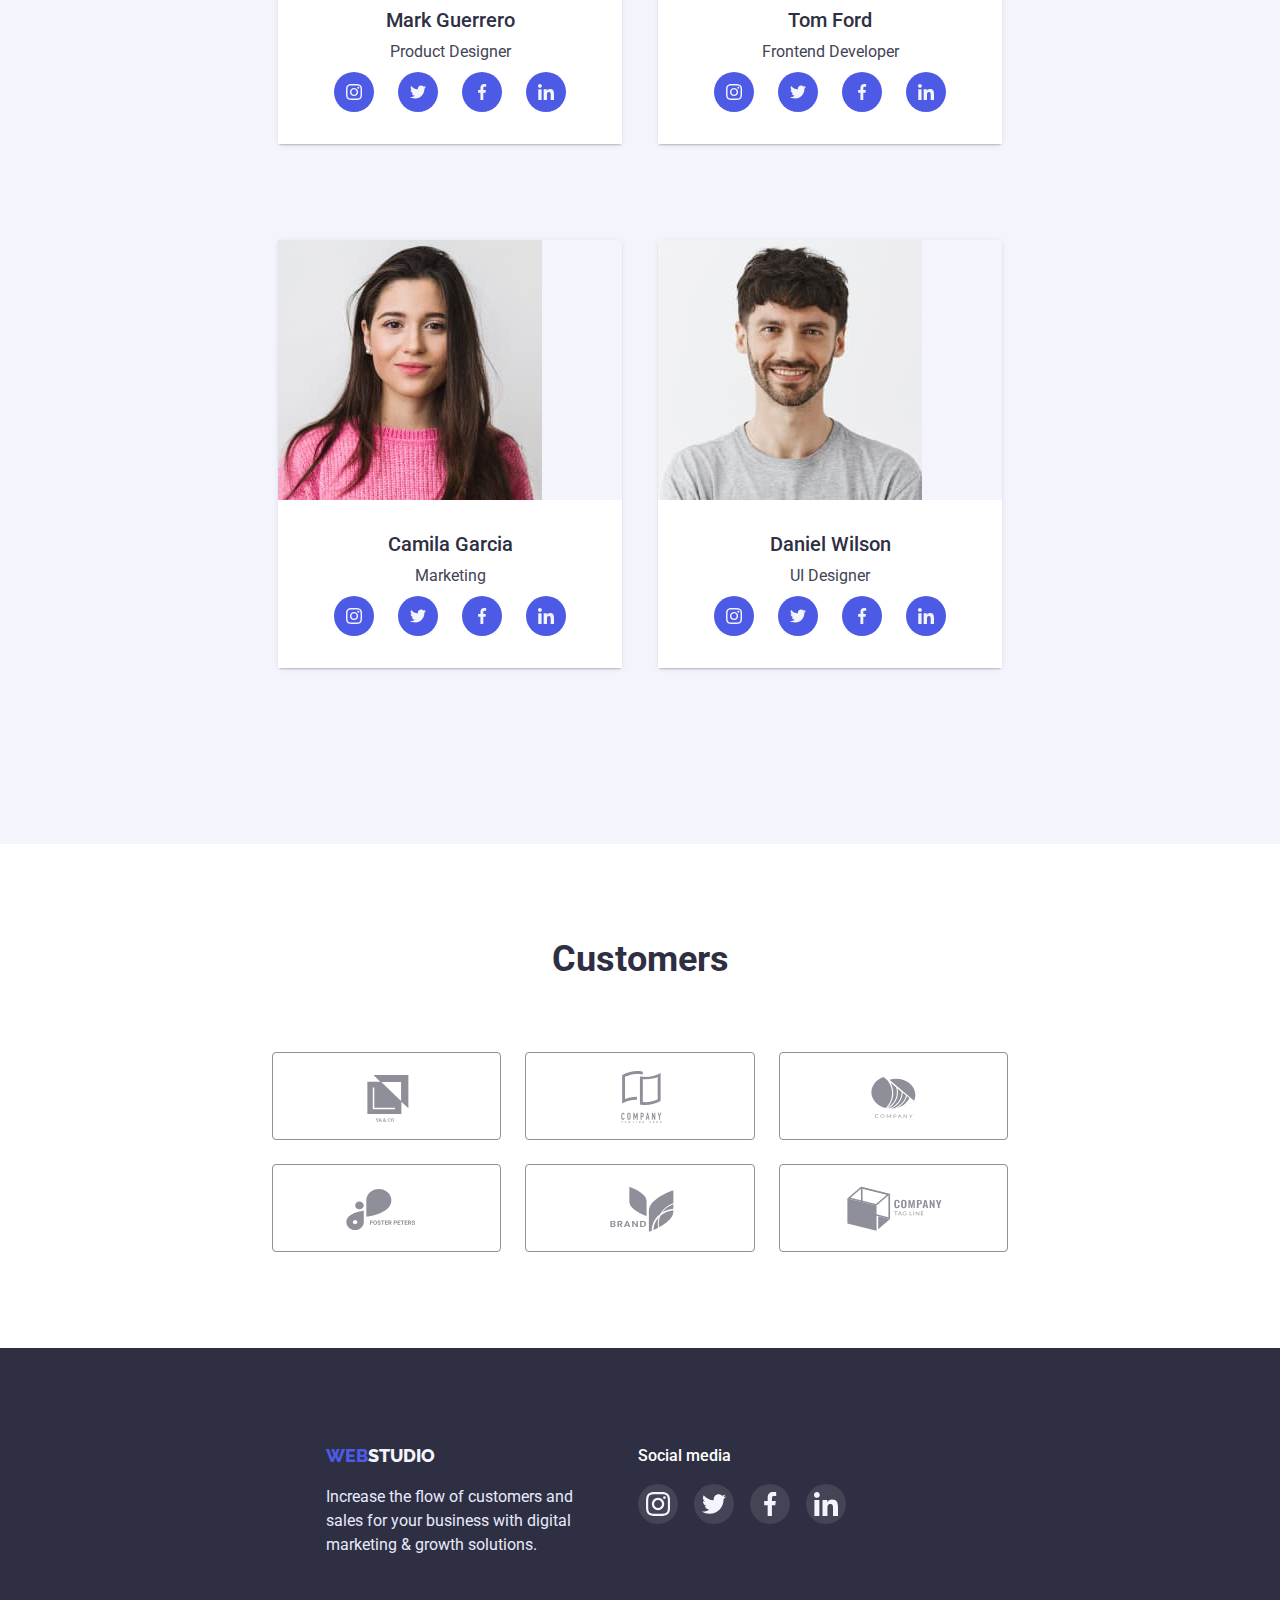
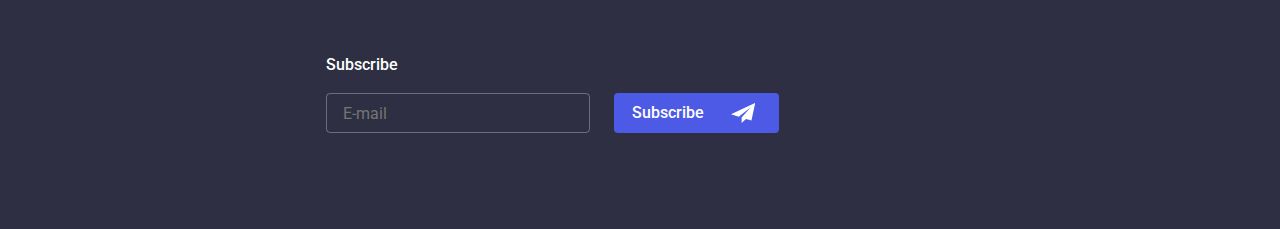
==== commit a2197031: "3" ====
--- a/index.html
+++ b/index.html
@@ -53,7 +53,9 @@
           </ul>
         </address>
         <button class="menu-open-buttton" type="button" data-menu-open>
-          0
+          <svg class="menu-open-buttton-icon">
+            <use href="./images/sprite.svg#icon-hamburger"></use>
+          </svg>
         </button>
       </div>
       <div class="mobile-menu is-hidden" data-menu>
--- a/css/styles.css
+++ b/css/styles.css
@@ -63,6 +63,16 @@
   padding-left: 16px;
   padding-right: 16px;
 }
+@media screen and (min-width: 320px) {
+  .conteiner {
+    width: 428px;
+    margin-left: auto;
+    margin-right: auto;
+  }
+  .mob-menu-tel-item {
+    font-size: 25px;
+  }
+}
 @media screen and (min-width: 481px) {
   .conteiner {
     width: 428px;
@@ -183,6 +193,16 @@
 .address-item:not(:last-child) {
   margin-right: 40px;
 } */
+.menu-open-buttton {
+  height: 22px;
+  width: 32px;
+  border: none;
+}
+.menu-open-buttton-icon {
+  fill: #000000;
+  height: 22px;
+  width: 32px;
+}
 /* ======================mobile-menu============ */
 .mobile-menu {
   position: fixed;
@@ -920,6 +940,7 @@
   align-items: center;
   justify-content: center; */
 }
+
 .portfolio {
   padding-top: 48px;
 }
@@ -938,7 +959,7 @@
   margin-top: 48px;
 }
 .flex-element {
-  flex-basis: 100%;
+  /* flex-basis: 100%; */
   /* flex-basis: calc((100% - 48px) / 3); */
   box-shadow: 0px 1px 6px rgba(46, 47, 66, 0.08);
   transition: box-shadow var(--hover-effect);
@@ -955,31 +976,6 @@
 .portfolio-list-img-wrapper {
   position: relative;
   overflow: hidden;
-}
-
-.overley {
-  position: absolute;
-  left: 0;
-  top: 0;
-  width: 100%;
-  height: 100%;
-  overflow: auto;
-  color: #f4f4fd;
-  background-color: #4d5ae5;
-  transform: translate(0, 100%);
-  transition: transform var(--hover-effect);
-
-  font-weight: 500;
-  font-size: 20px;
-  line-height: 1.2;
-
-  padding-top: 40px;
-  padding-left: 32px;
-  padding-right: 32px;
-}
-.portfolio-list-link-wrapper:hover .overley,
-.portfolio-list-link-wrapper:focus .overley {
-  transform: translate(0, 0);
 }
 
 .flex-element-text {
@@ -990,7 +986,7 @@
   padding-bottom: 32px;
   padding-left: 16px;
   padding-top: 32px;
-  width: inherit;
+  width: 100%;
 }
 .text-features-title {
   padding-bottom: 8px;
@@ -999,13 +995,13 @@
   line-height: 1.2;
   text-align: left;
 }
-.text-features-p {
+.portfolio-text-features-p {
   color: #434455;
 }
 
 @media screen and (min-width: 768px) {
   .conteiner {
-    width: 720px;
+    width: 768px;
   }
   .hero {
     background-image: var(--backround-gradient),
@@ -1182,6 +1178,57 @@
   .footer-form-imput {
     width: 264px;
     margin-right: 24px;
+  }
+  /* ======================portfolio elements=============== */
+
+  .portfolio {
+    padding-top: 96px;
+    padding-bottom: 120px;
+  }
+
+  .portfolio button {
+    background-color: #f4f4fd;
+    color: #4d5ae5;
+    border-color: #e7e9fc;
+    border-style: solid;
+    border-width: 1px;
+    border-radius: 4px;
+    cursor: pointer;
+    padding-top: 12px;
+    padding-bottom: 12px;
+    padding-left: 12px;
+    padding-right: 12px;
+    transition: color var(--hover-effect), background-color var(--hover-effect),
+      box-shadow var(--hover-effect), border-color var(--hover-effect);
+  }
+  .portfolio button:hover,
+  .portfolio button:focus {
+    background-color: #404bbf;
+    color: #ffffff;
+    box-shadow: 0px 2px 2px 0px rgba(0, 0, 0, 0.5);
+    border-color: #404bbf;
+  }
+  .button-portfolio-list {
+    display: flex;
+    align-items: center;
+    justify-content: center;
+    max-width: 100%;
+  }
+  .button-portfolio-item:not(:last-child) {
+    margin-right: 24px;
+  }
+  .button-portfolio-item:not(:last-child) {
+    margin-right: 24;
+    margin-bottom: 0;
+  }
+  /* ======================portfolio elements=============== */
+
+  .flex-element {
+    flex-basis: calc((100% - 24px) / 2);
+  }
+
+  .overley {
+    display: none;
   }
 }
 
@@ -1511,4 +1558,106 @@
     height: 24px;
     width: 24px;
   }
-}
+  .flex-conteiner {
+    display: flex;
+    flex-wrap: wrap;
+    row-gap: 48px;
+    column-gap: 24px;
+    margin-top: 72px;
+  }
+  .flex-element {
+    flex-basis: calc((100% - 48px) / 3);
+    box-shadow: 0px 1px 6px rgba(46, 47, 66, 0.08);
+    transition: box-shadow var(--hover-effect);
+  }
+  .flex-element:hover,
+  .flex-element:focus {
+    box-shadow: 0px 2px 1px rgba(46, 47, 66, 0.08),
+      0px 2px 1px rgba(46, 47, 66, 0.16), 0px 1px 6px rgba(46, 47, 66, 0.08);
+  }
+
+  .portfolio-list-link-wrapper {
+    display: block;
+  }
+  .portfolio-list-img-wrapper {
+    position: relative;
+    overflow: hidden;
+  }
+
+  .overley {
+    position: absolute;
+    left: 0;
+    top: 0;
+    width: 100%;
+    height: 100%;
+    overflow: auto;
+    color: #f4f4fd;
+    background-color: #4d5ae5;
+    transform: translate(0, 100%);
+    transition: transform var(--hover-effect);
+
+    font-weight: 500;
+    font-size: 20px;
+    line-height: 1.2;
+
+    padding-top: 40px;
+    padding-left: 32px;
+    padding-right: 32px;
+  }
+  .portfolio-list-link-wrapper:hover .overley,
+  .portfolio-list-link-wrapper:focus .overley {
+    transform: translate(0, 0);
+  }
+  /* ======================portfolio elements=============== */
+
+  .flex-conteiner {
+    display: flex;
+    flex-wrap: wrap;
+    row-gap: 48px;
+    column-gap: 24px;
+    margin-top: 72px;
+  }
+  .flex-element {
+    flex-basis: calc((100% - 48px) / 3);
+    box-shadow: 0px 1px 6px rgba(46, 47, 66, 0.08);
+    transition: box-shadow var(--hover-effect);
+  }
+  .flex-element:hover,
+  .flex-element:focus {
+    box-shadow: 0px 2px 1px rgba(46, 47, 66, 0.08),
+      0px 2px 1px rgba(46, 47, 66, 0.16), 0px 1px 6px rgba(46, 47, 66, 0.08);
+  }
+
+  .portfolio-list-link-wrapper {
+    display: block;
+  }
+  .portfolio-list-img-wrapper {
+    position: relative;
+    overflow: hidden;
+  }
+
+  .overley {
+    position: absolute;
+    left: 0;
+    top: 0;
+    width: 100%;
+    height: 100%;
+    overflow: auto;
+    color: #f4f4fd;
+    background-color: #4d5ae5;
+    transform: translate(0, 100%);
+    transition: transform var(--hover-effect);
+
+    font-weight: 500;
+    font-size: 20px;
+    line-height: 1.2;
+
+    padding-top: 40px;
+    padding-left: 32px;
+    padding-right: 32px;
+  }
+  .portfolio-list-link-wrapper:hover .overley,
+  .portfolio-list-link-wrapper:focus .overley {
+    transform: translate(0, 0);
+  }
+}
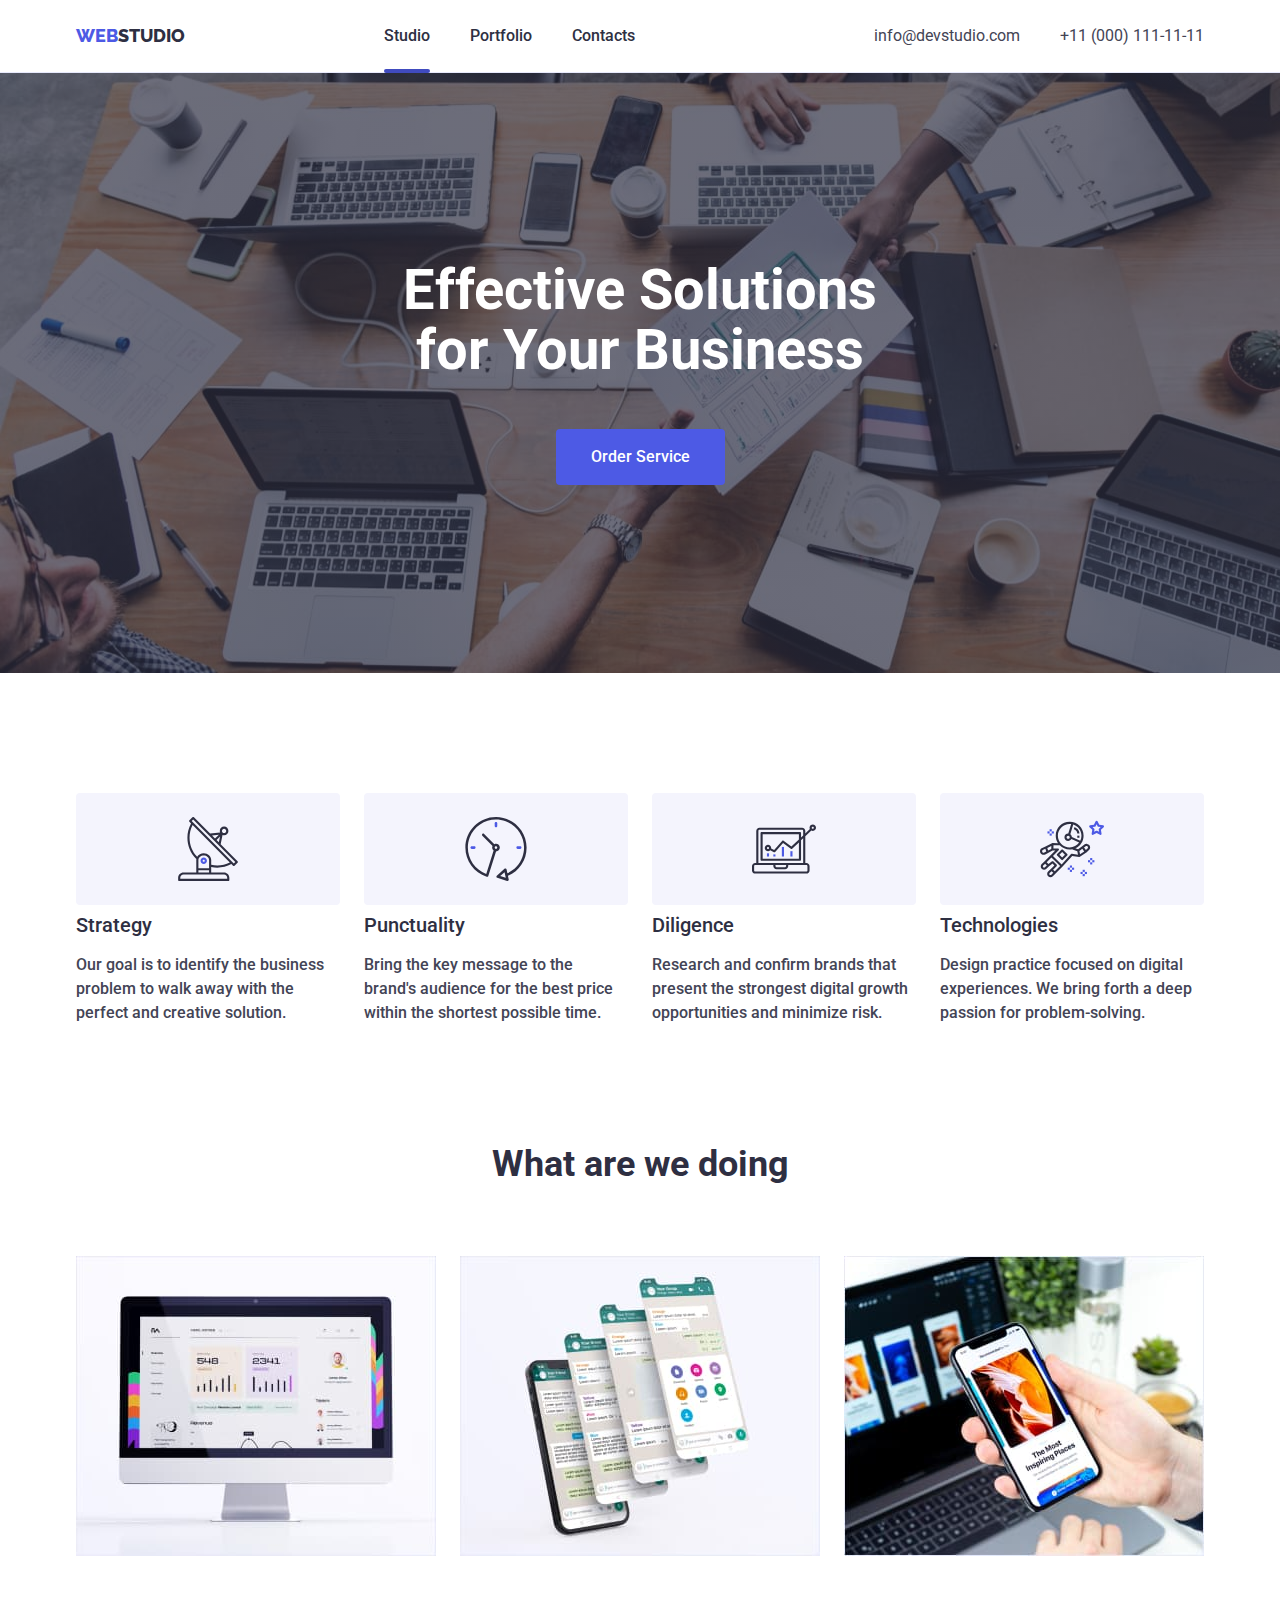
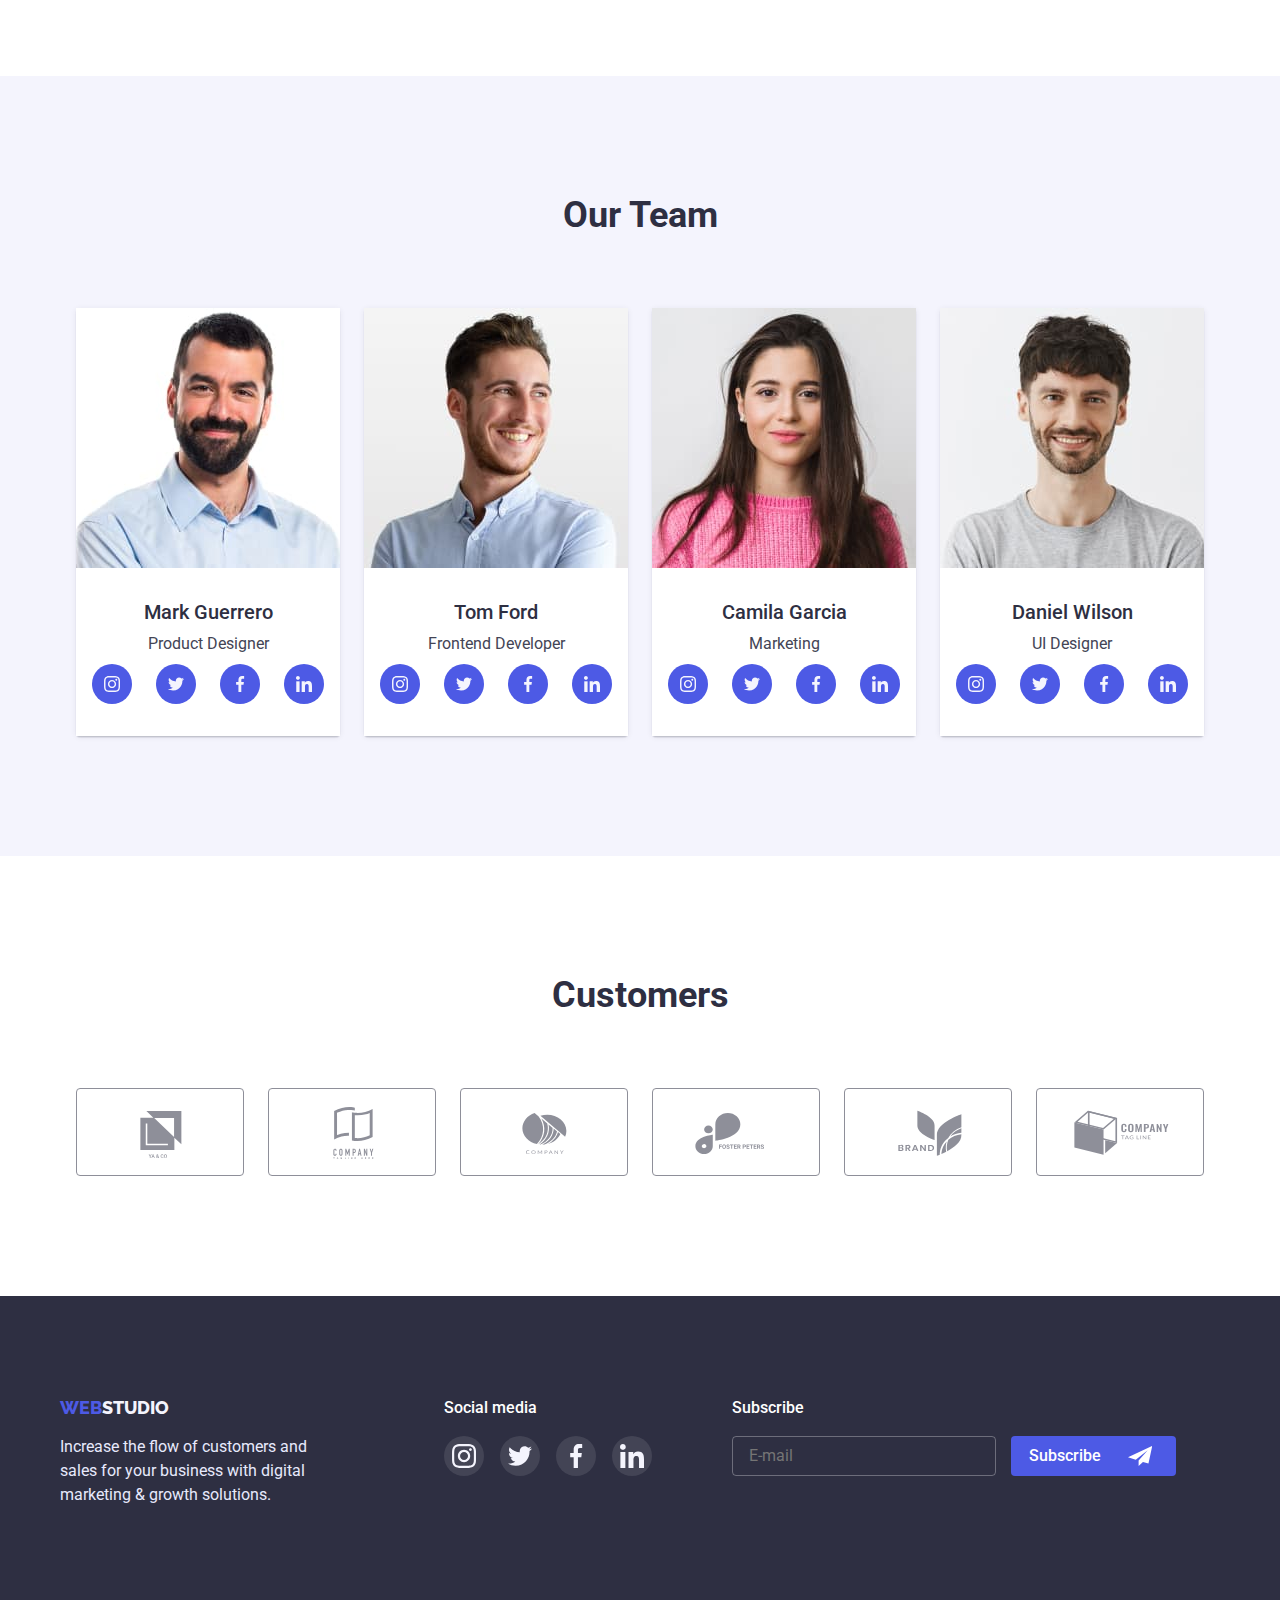
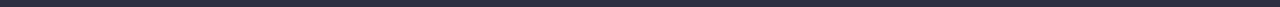
==== commit c571e79e: "12" ====
--- a/index.html
+++ b/index.html
@@ -461,7 +461,7 @@
       </section>
     </main>
     <footer class="footer">
-      <div class="conteiner footer-div">
+      <div class="conteiner-footer footer-div">
         <div>
           <div class="logo-web-footer">
             <a class="logo" href="./index.html"
@@ -522,6 +522,7 @@
                   placeholder="E-mail"
                 />
               </label>
+
               <span class="footer-form-input-wraper">
                 <button type="submit" class="footer-form-submit">
                   Subscribe
--- a/css/styles.css
+++ b/css/styles.css
@@ -58,24 +58,23 @@
   cursor: pointer;
 }
 .conteiner {
+  width: 100%;
   margin-left: auto;
   margin-right: auto;
   padding-left: 16px;
   padding-right: 16px;
 }
-@media screen and (min-width: 320px) {
+
+@media screen and (min-width: 480px) {
   .conteiner {
     width: 428px;
     margin-left: auto;
     margin-right: auto;
   }
-  .mob-menu-tel-item {
-    font-size: 25px;
-  }
-}
-@media screen and (min-width: 481px) {
-  .conteiner {
+  .conteiner-footer {
     width: 428px;
+    padding-left: 15px;
+    padding-right: 15px;
     margin-left: auto;
     margin-right: auto;
   }
@@ -123,85 +122,20 @@
   display: none;
 }
 
-/* .header-navigation {
-  display: flex;
-  align-items: center;
-}
-.header-list {
-  display: flex;
-  align-items: center;
-}
-.header-link {
-  display: flex;
-  align-items: center;
-  color: var(--color-primary);
-  padding-top: 24px;
-  padding-bottom: 24px;
-  font-weight: 500;
-  line-height: 1.5;
-  font-style: normal;
-  transition: color var(--hover-effect);
-}
-.header-item {
-  position: relative;
-}
-
-.link-studio::after {
-  position: absolute;
-  top: 100%;
-  left: 0;
-  transform: translate(0, -3px);
-  display: block;
-  content: "";
-  width: 100%;
-  height: 4px;
-  border-radius: 2px;
-  background-color: #404bbf;
-}
-/* .underline::after {
-  content: "";
-  background-color: var(--action-color);
-} */
-
-/* .header-link:hover,
-.header-link:focus {
-  color: var(--link-hover);
-}
-
-.address {
-  font-style: normal;
-  margin-left: auto;
-}
-.address-list {
-  display: flex;
-  align-items: center;
-}
-
-.header-item:not(:last-child) {
-  margin-right: 40px;
-}
-.address-link {
-  color: var(--link-secondary);
-  font-weight: inherit;
-  transition: color var(--hover-effect);
-}
-
-.address-link:hover,
-.address-link:focus {
-  color: var(--link-hover);
-}
-.address-item:not(:last-child) {
-  margin-right: 40px;
-} */
 .menu-open-buttton {
   height: 22px;
   width: 32px;
   border: none;
 }
 .menu-open-buttton-icon {
-  fill: #000000;
+  fill: #2e2f42;
   height: 22px;
   width: 32px;
+  transition: fill var(--hover-effect);
+}
+.menu-open-buttton-icon:focus,
+.menu-open-buttton-icon:hover {
+  fill: #404bbf;
 }
 /* ======================mobile-menu============ */
 .mobile-menu {
@@ -222,18 +156,27 @@
 }
 .mobile-menu-close-btn {
   position: absolute;
-  top: 40px;
-  right: 40px;
+  top: 24px;
+  right: 12px;
   background-color: #e7e9fc;
   height: 24px;
   width: 24px;
   border-radius: 12px;
   border: none;
-  padding: 0;
+  transition: background-color var(--hover-effect);
+}
+.mobile-menu-close-btn:hover,
+.mobile-menu-close-btn:focus {
+  background-color: #404bbf;
 }
 .mobile-close-btn-icon {
   height: 8px;
   width: 8px;
+  transition: fill var(--hover-effect);
+}
+.mobile-menu-close-btn:hover .mobile-close-btn-icon,
+.mobile-menu-close-btn:focus .mobile-close-btn-icon {
+  fill: #fff;
 }
 .mobile-menu.is-hidden {
   opacity: 0;
@@ -249,8 +192,6 @@
   padding-bottom: 40px;
 }
 .mob-menu-link {
-  /* display: flex;
-  align-items: center; */
   color: var(--color-primary);
   font-size: 36px;
   font-weight: 700;
@@ -287,9 +228,9 @@
 /* ===============mobile-menu-footer============ */
 .mobile-menu-footer-list {
   display: flex;
-  align-items: center;
-  gap: 56px;
-
+  flex-wrap: wrap;
+  column-gap: 56px;
+  row-gap: 24px;
   padding-top: 48px;
   padding-bottom: 40px;
 }
@@ -382,32 +323,21 @@
   padding-top: 96px;
   padding-bottom: 96px;
 }
-/* .features-list {
+.features-list {
   display: flex;
   flex-wrap: wrap;
-  gap: 24px;
-} */
+  column-gap: 0px;
+  row-gap: 72px;
+}
+
 .features-item {
   flex-basis: 100%;
 }
-/* .features-item-icon {
-  width: 264px;
-  height: 112px;
-  background-color: #f4f4fd;
-  border-radius: 4px;
-  display: flex;
-  align-items: center;
-  justify-content: center;
-  margin-bottom: 8px;
-}
-.features-icon {
-  height: 64px;
-  width: 64px;
-} */
+
 .text-features-title {
   font-weight: 700;
   font-size: 36px;
-  line-height: 1.2;
+  line-height: 1.11;
   color: var(--color-primary);
   margin-bottom: 8px;
   text-align: center;
@@ -415,7 +345,7 @@
 .text-features-p {
   color: var(--color-text-features-p);
   width: 100%;
-  margin-bottom: 72px;
+  /* margin-bottom: 72px; */
   font-weight: 500;
 }
 
@@ -423,36 +353,24 @@
 .what-are {
   display: none;
 }
-/* .text-what-are,
-.text-our-team {
-  font-weight: 700;
-  font-size: 36px;
-  line-height: 1.1;
-  margin-bottom: 72px;
-  text-align: center;
-}
-.what-are-list {
-  display: flex;
-  flex-wrap: wrap;
-  gap: 24px;
-}
-.what-are-item {
-  width: 100%;
-  flex-basis: calc((100% - 48px) / 3);
-} */
+
 /* ==================Our-Team============= */
 .section-our-team {
   background-color: var(--background-color-our-team);
-  padding: 96px 0 120px 0;
+  padding: 96px 0 128px 0;
 }
 .text-our-team {
   text-align: center;
   padding-bottom: 72px;
   font-size: 36px;
-}
+  font-weight: 700;
+}
+
 .our-team-list {
   display: flex;
   flex-wrap: wrap;
+  column-gap: 0px;
+  row-gap: 72px;
   /* gap: 24px; */
 }
 
@@ -463,7 +381,9 @@
     0px 1px 1px 0px rgba(46, 47, 66, 0.16),
     0px 1px 6px 0px rgba(46, 47, 66, 0.08);
   margin: 0 auto;
-  margin-bottom: 72px;
+}
+.our-team-item:not(:last-child) {
+  margin-bottom: 0px;
 }
 
 .our-team-title {
@@ -512,10 +432,7 @@
   height: 16px;
   fill: #f4f4fd;
 }
-/* .our-team-footer-icon:focus,
-.our-team-footer-icon:hover {
-  background-color: #31d0aa;
-} */
+
 /* =============Customers============ */
 .customers {
   padding-top: 96px;
@@ -582,14 +499,21 @@
   padding-top: 96px;
   padding-bottom: 96px;
 }
+.conteiner-footer {
+  /* width: 428px; */
+  padding-left: 15px;
+  padding-right: 15px;
+  margin-left: auto;
+  margin-right: auto;
+}
 .logo-web-footer {
   /* display: flex; */
   margin-bottom: 16px;
   text-align: center;
 }
-.text-social {
+/* .text-social {
   margin-left: 269px;
-}
+} */
 .logo-footer-studio {
   color: #f4f4fd;
 }
@@ -597,8 +521,7 @@
   color: var(--color-text-footer);
   margin-top: 16px;
   margin: 0 auto;
-  width: 264px;
-  margin-bottom: 72px;
+  max-width: 264px;
 }
 /* .footer-div {
   display: flex;
@@ -668,6 +591,8 @@
   line-height: 1.5;
   letter-spacing: 4%;
   margin-top: 16px;
+  margin-left: calc(50% - (165px / 2));
+
   text-align: center;
   width: 165px;
   height: 40px;
@@ -684,7 +609,6 @@
   border: 1px solid rgba(255, 255, 255, 0.3);
   background-color: inherit;
   border-radius: 4px;
-  padding-left: 0px;
   color: #fff;
   font-size: 16px;
   line-height: 1.33;
@@ -698,6 +622,7 @@
   color: #ffffff;
   border-color: #4d5ae5;
 }
+
 .footer-form-input-wraper {
   position: relative;
 }
@@ -705,7 +630,7 @@
 .footer-form-input-icon {
   position: absolute;
   top: 50%;
-  right: 24px;
+  right: 20.4px;
 
   transform: translateY(-50%);
   fill: #fff;
@@ -721,7 +646,7 @@
   width: 100%;
   height: 100%;
   background-color: rgba(46, 47, 66, 0.4);
-
+  overflow-y: auto;
   transition: opacity 250ms var(--hover-effect),
     visibility 250ms var(--hover-effect);
 }
@@ -737,12 +662,18 @@
   top: 50%;
   left: 50%;
   transform: translate(-50%, -50%);
-  width: 408px;
-  height: 584px;
+  width: 90%;
+
+  min-height: 584px;
   background-color: #fff;
   border-radius: 4px;
   box-shadow: 0px 2px 1px rgba(0, 0, 0, 0.2), 0px 1px 3px rgba(0, 0, 0, 0.12),
     0px 1px 1px rgba(0, 0, 0, 0.14);
+}
+@media screen and (min-width: 480px) {
+  .modal {
+    width: 392px;
+  }
 }
 .modal-close-btn {
   position: absolute;
@@ -759,15 +690,16 @@
   padding: 0;
   transition: background-color var(--hover-effect);
 }
+.modal-close-btn:hover,
+.modal-close-btn:focus {
+  background-color: #404bbf;
+}
 .modal-close-btn-icon {
   width: 8px;
   height: 8px;
   transition: fill var(--hover-effect);
 }
-.modal-close-btn:hover,
-.modal-close-btn:focus {
-  background-color: #404bbf;
-}
+
 .modal-close-btn:hover .modal-close-btn-icon,
 .modal-close-btn:focus .modal-close-btn-icon {
   fill: #fff;
@@ -903,7 +835,7 @@
   transition: background-color var(--hover-effect);
 }
 /*===================portfolio=========================*/
-/*====================Кнопки=================*/
+/*====================button=================*/
 
 .portfolio {
   padding-top: 96px;
@@ -952,17 +884,17 @@
 /* ======================portfolio elements=============== */
 
 .flex-conteiner {
-  display: flex;
+  /* display: flex;
   flex-wrap: wrap;
   row-gap: 48px;
-  column-gap: 24px;
+  column-gap: 24px; */
   margin-top: 48px;
 }
 .flex-element {
-  /* flex-basis: 100%; */
   /* flex-basis: calc((100% - 48px) / 3); */
   box-shadow: 0px 1px 6px rgba(46, 47, 66, 0.08);
   transition: box-shadow var(--hover-effect);
+  margin-bottom: 48px;
 }
 .flex-element:hover,
 .flex-element:focus {
@@ -976,6 +908,31 @@
 .portfolio-list-img-wrapper {
   position: relative;
   overflow: hidden;
+}
+
+.overley {
+  position: absolute;
+  left: 0;
+  top: 0;
+  width: 100%;
+  height: 100%;
+  overflow: auto;
+  color: #f4f4fd;
+  background-color: #4d5ae5;
+  transform: translate(0, 100%);
+  transition: transform var(--hover-effect);
+
+  font-weight: 500;
+  font-size: 20px;
+  line-height: 1.2;
+
+  padding-top: 40px;
+  padding-left: 32px;
+  padding-right: 32px;
+}
+.portfolio-list-link-wrapper:hover .overley,
+.portfolio-list-link-wrapper:focus .overley {
+  transform: translate(0, 0);
 }
 
 .flex-element-text {
@@ -986,22 +943,23 @@
   padding-bottom: 32px;
   padding-left: 16px;
   padding-top: 32px;
-  width: 100%;
-}
-.text-features-title {
+}
+.text-features-title-portf {
   padding-bottom: 8px;
   font-size: 20px;
-  font-weight: 500;
-  line-height: 1.2;
   text-align: left;
 }
 .portfolio-text-features-p {
   color: #434455;
 }
-
 @media screen and (min-width: 768px) {
   .conteiner {
     width: 768px;
+  }
+  .conteiner-footer {
+    width: 768px;
+    padding-left: 16px;
+    padding-right: 16px;
   }
   .hero {
     background-image: var(--backround-gradient),
@@ -1070,9 +1028,9 @@
 
   .address {
     font-style: normal;
-    margin-left: auto;
     display: block;
     margin-left: auto;
+    padding-top: 24px;
   }
   /* .address-list {
     display: flex;
@@ -1086,27 +1044,34 @@
     color: var(--link-secondary);
     font-weight: inherit;
     transition: color var(--hover-effect);
-    font-style: 12px;
+    font-size: 12px;
+    line-height: 1.14;
   }
   .address-item:not(:last-child) {
-    padding-bottom: 4px;
-  }
+    padding-bottom: 0px;
+  }
+
   /* ==================== main ================== */
   /* ==================== hero ==================*/
   .hero {
     padding-top: 112px;
     padding-bottom: 108px;
   }
+  .hero {
+    max-width: 768px;
+  }
   .hero-title {
     font-size: 56px;
     padding-bottom: 40px;
+    line-height: 1.07;
     max-width: 497px;
   }
   /* ======================features conteiner ================*/
   .features-list {
     display: flex;
     flex-wrap: wrap;
-    gap: 24px;
+    column-gap: 24px;
+    row-gap: 72px;
   }
 
   .features-item {
@@ -1114,21 +1079,27 @@
   }
   .text-features-title {
     text-align: left;
-  }
-  .text-features-p {
+    font-size: 36px;
+    line-height: 1.11;
+  }
+  /* .text-features-p {
     margin-bottom: 72px;
-  }
+  } */
   /* ==================Our-Team============= */
   .section-our-team {
-    padding: 96px 0 104px 0;
+    padding: 96px 0px 104px 0;
   }
   .our-team-list {
+    padding: 0px 92px 0px 92px;
+  }
+  .our-team-list {
     display: flex;
     flex-wrap: wrap;
-    gap: 24px;
+    column-gap: 24px;
+    row-gap: 64px;
   }
   .our-team-item {
-    flex-basis: calc((100% - 48px) / 2);
+    flex-basis: calc((100% - 24px) / 2);
   }
   /* =============Customers============ */
   .coustomers-list {
@@ -1142,19 +1113,24 @@
     background-color: var(--background-calar-hero);
     padding-top: 96px;
     padding-bottom: 96px;
+  }
+  .conteiner-footer {
     padding-left: 108px;
   }
   .logo-web-footer {
     /* display: flex; */
     text-align: left;
   }
-  .footer-text {
+  /* .footer-text {
     margin: 0 24px 0 0;
-  }
+  } */
   .footer-div {
     display: flex;
     flex-wrap: wrap;
-    gap: 24px;
+    gap: 0px;
+  }
+  .footer-text-social {
+    padding-left: 24px;
   }
   .text-footer-social {
     text-align: left;
@@ -1162,25 +1138,27 @@
   .footer-form-title {
     text-align: left;
   }
-  .footer-for {
-    display: flex;
-    flex-wrap: wrap;
-    gap: 24px;
-  }
+
   .footer-form-field-btn {
     display: flex;
     /* justify-content: center; */
     align-items: center;
   }
-  .footer-form-submit {
-    margin-top: 0;
-  }
+
   .footer-form-imput {
     width: 264px;
     margin-right: 24px;
   }
-  /* ======================portfolio elements=============== */
-
+  /* ==========modal-form-footer=== */
+  .footer-form-submit {
+    margin-top: 0;
+  }
+  /* ==================modal-window============= */
+  .modal {
+    width: 408px;
+    height: 584px;
+  }
+  /* ======================portfolio =============== */
   .portfolio {
     padding-top: 96px;
     padding-bottom: 120px;
@@ -1222,19 +1200,27 @@
     margin-bottom: 0;
   }
   /* ======================portfolio elements=============== */
+  .flex-conteiner {
+    display: flex;
+    flex-wrap: wrap;
+    row-gap: 48px;
+    column-gap: 24px;
+    margin-top: 72px;
+  }
 
   .flex-element {
     flex-basis: calc((100% - 24px) / 2);
   }
-
-  .overley {
-    display: none;
-  }
-}
-
-@media screen and (min-width: 1440px) {
+}
+
+@media screen and (min-width: 1200px) {
   .conteiner {
-    width: 1440px;
+    width: 1160px;
+  }
+  .conteiner-footer {
+    width: 1160px;
+    padding-left: 16px;
+    padding-right: 16px;
   }
   .hero {
     background-image: var(--backround-gradient),
@@ -1278,6 +1264,7 @@
   .address {
     font-style: normal;
     margin-left: auto;
+    padding-top: 0;
   }
   .address-list {
     display: flex;
@@ -1291,6 +1278,8 @@
     color: var(--link-secondary);
     font-weight: inherit;
     transition: color var(--hover-effect);
+    font-size: 16px;
+    line-height: 1.5;
   }
 
   .address-link:hover,
@@ -1385,11 +1374,15 @@
     display: flex;
     flex-wrap: wrap;
     gap: 24px;
+    padding: 0;
   }
 
   .our-team-item {
     flex-basis: calc((100% - 72px) / 4);
     border-radius: 4px;
+  }
+  .text-our-team {
+    margin-bottom: 0;
   }
 
   .our-team-title {
@@ -1412,7 +1405,7 @@
   /* ===============our-team-footer============ */
   /* =============Customers============ */
   .customers {
-    padding-top: 130px;
+    padding-top: 120px;
     padding-bottom: 120px;
   }
 
@@ -1437,13 +1430,15 @@
     background-color: var(--background-calar-hero);
     padding-top: 100px;
     padding-bottom: 100px;
-    padding-left: 156px;
+  }
+  .conteiner-footer {
+    padding-left: 0;
   }
   .logo-web-footer {
     display: flex;
   }
   .text-social {
-    margin-left: 0px;
+    margin-left: 269px;
   }
   .logo-footer-studio {
     color: #f4f4fd;
@@ -1451,11 +1446,14 @@
   .footer-text {
     color: var(--color-text-footer);
     margin-top: 16px;
-
     width: 264px;
   }
   .footer-div {
     display: flex;
+    flex-wrap: nowrap;
+  }
+  .footer-text-social {
+    padding-left: 0px;
   }
   .footer-text-social {
     margin-left: 120px;
@@ -1538,6 +1536,7 @@
     padding-left: 16px;
     font-weight: 400;
     transition: border-color var(--hover-effect);
+    margin-right: 0;
   }
   .footer-form-imput:focus {
     outline: none;
@@ -1552,12 +1551,50 @@
     position: absolute;
     top: 50%;
     right: 24px;
-
     transform: translateY(-50%);
     fill: #fff;
     height: 24px;
     width: 24px;
   }
+  /* ======================portfolio buttons=============== */
+  .portfolio {
+    padding-top: 96px;
+    padding-bottom: 120px;
+  }
+
+  .portfolio button {
+    background-color: #f4f4fd;
+    color: #4d5ae5;
+    border-color: #e7e9fc;
+    border-style: solid;
+    border-width: 1px;
+    border-radius: 4px;
+    cursor: pointer;
+    padding-top: 12px;
+    padding-bottom: 12px;
+    padding-left: 12px;
+    padding-right: 12px;
+    transition: color var(--hover-effect), background-color var(--hover-effect),
+      box-shadow var(--hover-effect), border-color var(--hover-effect);
+  }
+  .portfolio button:hover,
+  .portfolio button:focus {
+    background-color: #404bbf;
+    color: #ffffff;
+    box-shadow: 0px 2px 2px 0px rgba(0, 0, 0, 0.5);
+    border-color: #404bbf;
+  }
+  .button-portfolio-list {
+    display: flex;
+    align-items: center;
+    justify-content: center;
+  }
+  .button-portfolio-item:not(:last-child) {
+    margin-right: 24px;
+  }
+
+  /* ======================portfolio elements=============== */
+
   .flex-conteiner {
     display: flex;
     flex-wrap: wrap;
@@ -1608,56 +1645,17 @@
   .portfolio-list-link-wrapper:focus .overley {
     transform: translate(0, 0);
   }
-  /* ======================portfolio elements=============== */
-
-  .flex-conteiner {
-    display: flex;
-    flex-wrap: wrap;
-    row-gap: 48px;
-    column-gap: 24px;
-    margin-top: 72px;
-  }
-  .flex-element {
-    flex-basis: calc((100% - 48px) / 3);
-    box-shadow: 0px 1px 6px rgba(46, 47, 66, 0.08);
-    transition: box-shadow var(--hover-effect);
-  }
-  .flex-element:hover,
-  .flex-element:focus {
-    box-shadow: 0px 2px 1px rgba(46, 47, 66, 0.08),
-      0px 2px 1px rgba(46, 47, 66, 0.16), 0px 1px 6px rgba(46, 47, 66, 0.08);
-  }
-
-  .portfolio-list-link-wrapper {
-    display: block;
-  }
-  .portfolio-list-img-wrapper {
-    position: relative;
-    overflow: hidden;
-  }
-
-  .overley {
-    position: absolute;
-    left: 0;
-    top: 0;
-    width: 100%;
-    height: 100%;
-    overflow: auto;
-    color: #f4f4fd;
-    background-color: #4d5ae5;
-    transform: translate(0, 100%);
-    transition: transform var(--hover-effect);
-
-    font-weight: 500;
-    font-size: 20px;
-    line-height: 1.2;
-
-    padding-top: 40px;
-    padding-left: 32px;
-    padding-right: 32px;
-  }
-  .portfolio-list-link-wrapper:hover .overley,
-  .portfolio-list-link-wrapper:focus .overley {
-    transform: translate(0, 0);
-  }
-}
+
+  .flex-element-text {
+    border-color: #e7e9fc;
+    border-style: solid;
+    border-width: 1px;
+    border-top-width: 0;
+    padding-bottom: 32px;
+    padding-left: 16px;
+    padding-top: 32px;
+  }
+  .text-features-title {
+    padding-bottom: 8px;
+  }
+}
